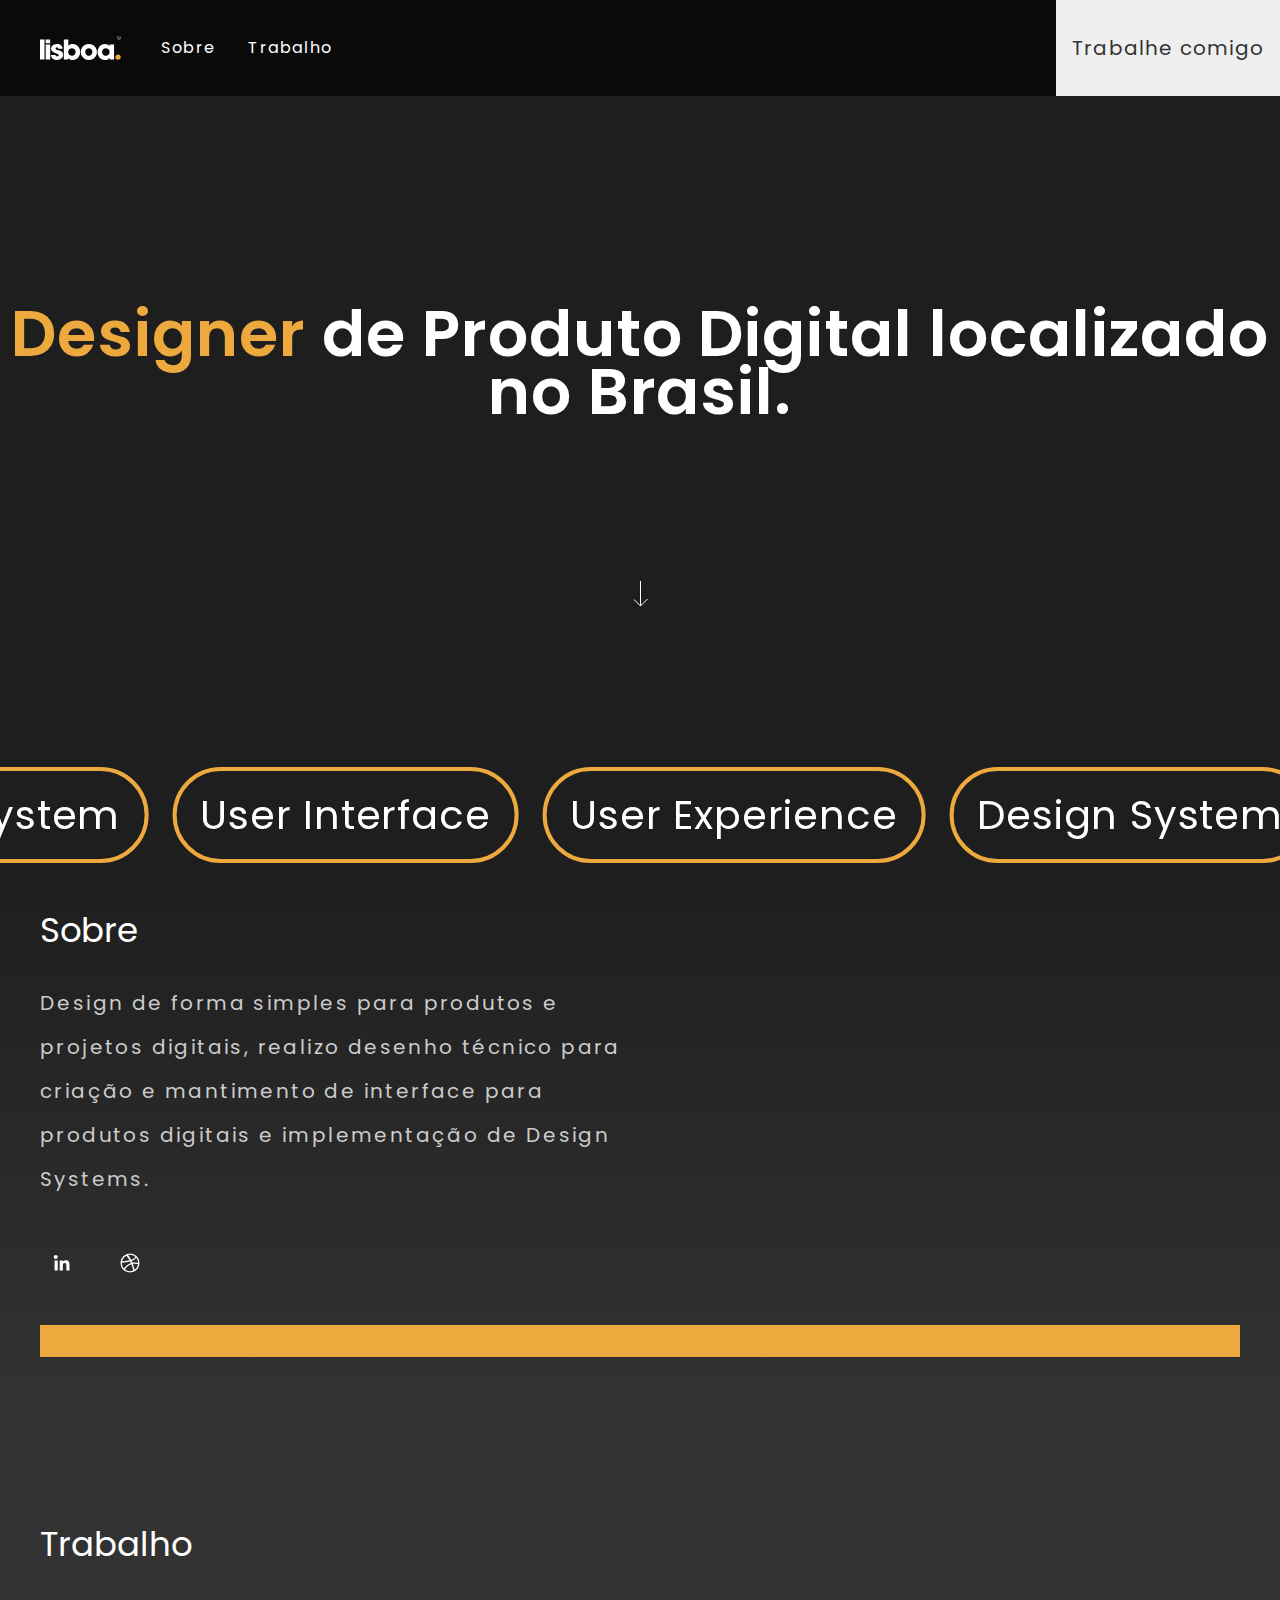
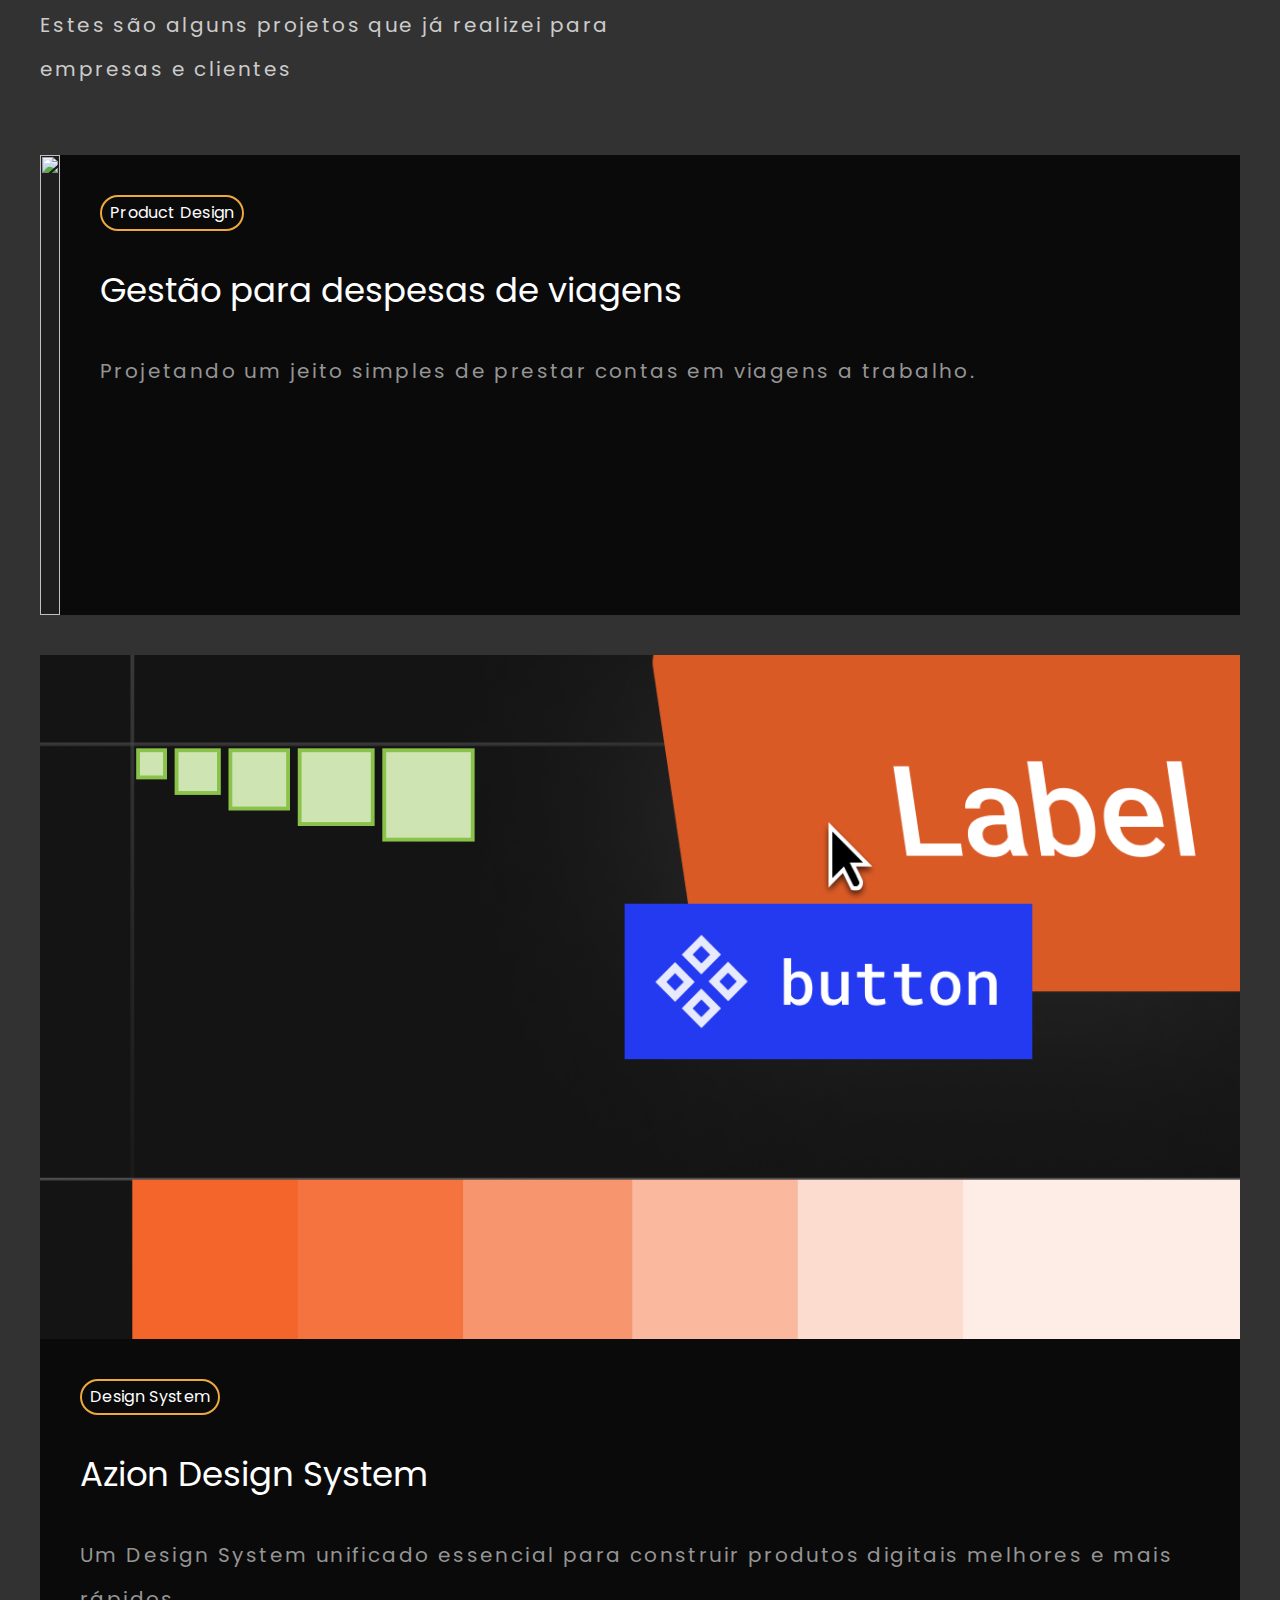
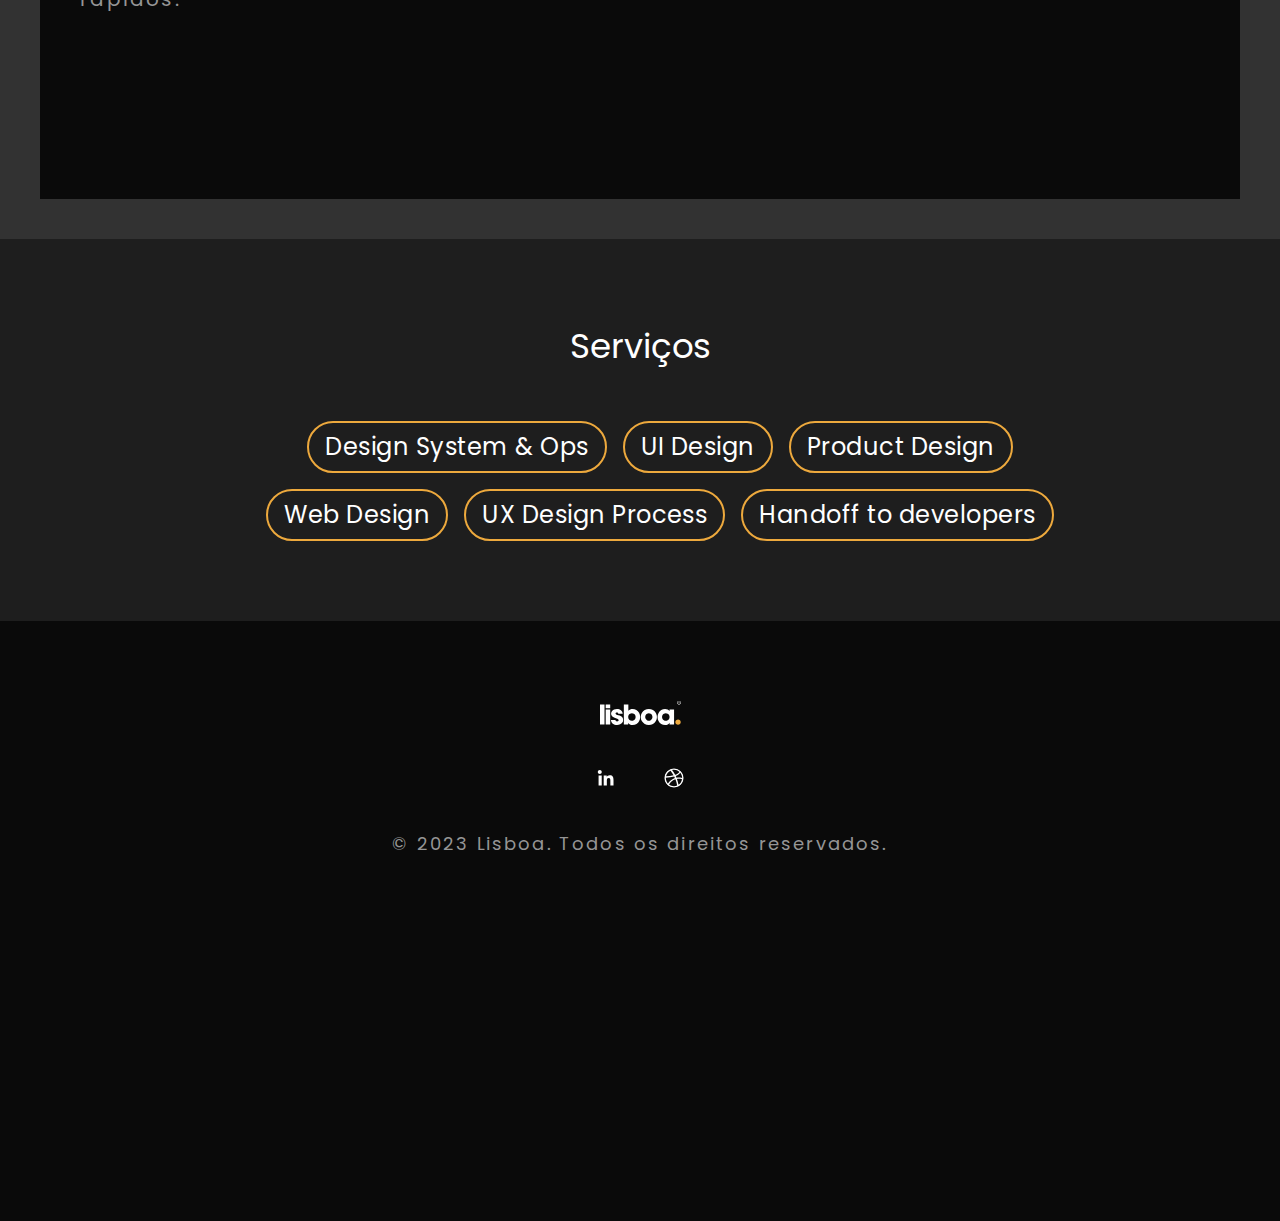
==== index.html @ 0c9eec6d "publish environment" ====
<!DOCTYPE html>
<html lang="en">
<head>
    <meta charset="UTF-8">
    <meta http-equiv="X-UA-Compatible" content="IE=edge">
    <meta name="viewport" content="width=device-width, initial-scale=1.0">
    <link rel="preconnect" href="https://fonts.googleapis.com"><link rel="preconnect" href="https://fonts.gstatic.com" crossorigin><link href="https://fonts.googleapis.com/css2?family=Poppins:wght@300;400;500;600&display=swap" rel="stylesheet">
    <link rel="stylesheet" href="css/root.css">
    <link rel="stylesheet" href="css/style.css">
    <link rel="stylesheet" href="css/breakpoints.css">
    <link rel="stylesheet" href="https://cdn.jsdelivr.net/npm/swiper@8/swiper-bundle.min.css"/>
    
    <title>Designer de Produto Digital</title>
</head>

<body>
   <!-- Header and Navigation page -->
    <header>
        <nav>
            <svg width="81" height="24" viewBox="0 0 81 24" fill="none" xmlns="http://www.w3.org/2000/svg">
                <path d="M4.50581 3.50171H0V23.4868H4.50581V3.50171Z" fill="white"/>
                <path d="M5.70312 3.50171H10.2089V7.30968H5.70312V3.50171ZM5.70312 8.49798H10.2089V23.4868H5.70312V8.49798Z" fill="white"/>
                <path d="M17.0277 24.0001C15.3267 24.0001 13.9198 23.55 12.8069 22.6497C11.694 21.7495 11.0562 20.5432 10.8933 19.0308H15.372C15.4444 19.4809 15.6298 19.823 15.9284 20.0571C16.227 20.2911 16.6115 20.4082 17.082 20.4082C17.4982 20.4082 17.8646 20.3002 18.1813 20.0841C18.498 19.868 18.6563 19.5889 18.6563 19.2469C18.6563 18.8148 18.4709 18.4637 18.0999 18.1936C17.7289 17.9235 16.9916 17.6175 15.8877 17.2754C14.0962 16.7172 12.8476 16.0826 12.1419 15.3714C11.4362 14.6602 11.0833 13.8275 11.0833 12.8732C11.0833 11.919 11.3547 11.0683 11.8976 10.3211C12.4405 9.57387 13.1598 8.99774 14.0555 8.59264C14.9513 8.18754 15.9058 7.98499 16.9192 7.98499C18.5659 7.98499 19.914 8.4081 20.9635 9.25429C22.0131 10.1005 22.5921 11.2528 22.7007 12.7112H18.2763C18.2582 11.955 17.7968 11.5769 16.892 11.5769C16.512 11.5769 16.1999 11.6714 15.9556 11.8605C15.7113 12.0495 15.5891 12.2881 15.5891 12.5762C15.5891 12.9723 15.7927 13.2963 16.1999 13.5484C16.607 13.8005 17.3444 14.0615 18.412 14.3316C20.1492 14.7817 21.3752 15.3714 22.09 16.1006C22.8048 16.8297 23.1621 17.7615 23.1621 18.8958C23.1621 19.9221 22.8907 20.8178 22.3478 21.583C21.805 22.3482 21.0676 22.9423 20.1357 23.3654C19.2037 23.7885 18.1678 24.0001 17.0277 24.0001Z" fill="white"/>
                <path d="M32.5252 24C31.6024 24 30.7383 23.8064 29.9331 23.4193C29.1278 23.0322 28.5533 22.5236 28.2094 21.8934H28.1552V23.4868H23.8394V3.50171H28.3452V9.68631C29.4128 8.55202 30.8424 7.98487 32.6338 7.98487C33.9548 7.98487 35.1898 8.30445 36.3389 8.94361C37.488 9.58278 38.4063 10.501 39.094 11.6983C39.7816 12.8956 40.1254 14.2955 40.1254 15.8979C40.1254 17.4283 39.8133 18.8101 39.189 20.0434C38.5647 21.2768 37.678 22.2445 36.5289 22.9467C35.3799 23.6489 34.0453 24 32.5252 24ZM31.8467 19.8139C32.5343 19.8139 33.1677 19.6429 33.7467 19.3008C34.3258 18.9587 34.7827 18.4951 35.1175 17.9099C35.4522 17.3248 35.6196 16.6811 35.6196 15.9789C35.6196 15.3128 35.4613 14.6871 35.1446 14.1019C34.8279 13.5168 34.3846 13.0487 33.8146 12.6976C33.2446 12.3465 32.6067 12.1709 31.901 12.1709C31.2133 12.1709 30.5845 12.342 30.0145 12.6841C29.4445 13.0262 28.9966 13.4853 28.6709 14.0614C28.3452 14.6376 28.1823 15.2677 28.1823 15.9519C28.1823 17.0502 28.5306 17.9684 29.2273 18.7066C29.924 19.4448 30.7971 19.8139 31.8467 19.8139Z" fill="white"/>
                <path d="M48.8281 23.946C47.308 23.946 45.9327 23.5994 44.7022 22.9063C43.4717 22.2131 42.4991 21.2633 41.7843 20.057C41.0695 18.8507 40.7122 17.4914 40.7122 15.979C40.7122 14.4666 41.0741 13.1028 41.7979 11.8874C42.5217 10.6721 43.5034 9.72239 44.743 9.03821C45.9825 8.35404 47.3442 8.01196 48.8281 8.01196C50.33 8.01196 51.7007 8.35404 52.9403 9.03821C54.1798 9.72239 55.157 10.6721 55.8718 11.8874C56.5866 13.1028 56.9439 14.4486 56.9439 15.925C56.9439 17.4554 56.5866 18.8327 55.8718 20.057C55.157 21.2813 54.1798 22.2356 52.9403 22.9198C51.7007 23.6039 50.33 23.946 48.8281 23.946ZM48.8281 19.76C49.5157 19.76 50.1354 19.5844 50.6874 19.2333C51.2393 18.8822 51.669 18.4186 51.9767 17.8425C52.2843 17.2663 52.4381 16.6452 52.4381 15.979C52.4381 15.3128 52.2798 14.6917 51.9631 14.1155C51.6464 13.5394 51.2121 13.0757 50.6602 12.7247C50.1083 12.3736 49.4885 12.198 48.8009 12.198C48.1495 12.198 47.5523 12.3691 47.0094 12.7112C46.4666 13.0532 46.0323 13.5169 45.7065 14.102C45.3808 14.6872 45.218 15.3128 45.218 15.979C45.218 16.6632 45.3763 17.2933 45.693 17.8695C46.0097 18.4456 46.4439 18.9047 46.9959 19.2468C47.5478 19.5889 48.1585 19.76 48.8281 19.76Z" fill="white"/>
                <path d="M65.0915 24.0001C63.6439 24.0001 62.3455 23.649 61.1965 22.9468C60.0474 22.2446 59.1516 21.2814 58.5092 20.0571C57.8669 18.8328 57.5457 17.4734 57.5457 15.979C57.5457 14.5207 57.8759 13.1793 58.5364 11.955C59.1969 10.7307 60.1017 9.76292 61.2507 9.05174C62.3998 8.34056 63.6801 7.98499 65.0915 7.98499C66.0325 7.98499 66.9011 8.16952 67.6973 8.53863C68.4935 8.90771 69.0997 9.42536 69.5159 10.0915H69.5702V8.4981H74.076V23.487H69.5702V21.8666H69.5159C69.1902 22.5147 68.6202 23.0324 67.8059 23.4194C66.9916 23.8065 66.0868 24.0001 65.0915 24.0001ZM65.7973 19.814C66.4849 19.814 67.1183 19.643 67.6973 19.3009C68.2764 18.9588 68.7333 18.4952 69.0681 17.91C69.4028 17.3249 69.5702 16.6812 69.5702 15.979C69.5702 15.2949 69.3983 14.6602 69.0545 14.075C68.7107 13.4899 68.2447 13.0263 67.6566 12.6842C67.0685 12.3421 66.4306 12.1711 65.743 12.1711C65.0734 12.1711 64.4537 12.3421 63.8836 12.6842C63.3136 13.0263 62.8658 13.4944 62.5401 14.0886C62.2143 14.6827 62.0515 15.3309 62.0515 16.033C62.0515 16.7172 62.2189 17.3474 62.5536 17.9235C62.8884 18.4997 63.3408 18.9588 63.9108 19.3009C64.4808 19.643 65.1096 19.814 65.7973 19.814Z" fill="white"/>
                <path d="M78.0336 23.8649C77.2917 23.8649 76.6584 23.6038 76.1336 23.0817C75.6088 22.5596 75.3464 21.9294 75.3464 21.1912C75.3464 20.453 75.6088 19.8274 76.1336 19.3142C76.6584 18.8011 77.2917 18.5446 78.0336 18.5446C78.7756 18.5446 79.4089 18.8011 79.9337 19.3142C80.4585 19.8274 80.7209 20.453 80.7209 21.1912C80.7209 21.9294 80.4585 22.5596 79.9337 23.0817C79.4089 23.6038 78.7756 23.8649 78.0336 23.8649Z" fill="#EDA93D"/>
                <path fill-rule="evenodd" clip-rule="evenodd" d="M79.0409 0.0854492C78.1127 0.0854492 77.3591 0.850853 77.3591 1.79364C77.3591 2.73642 78.1127 3.50182 79.0409 3.50182C79.9691 3.50182 80.7227 2.73642 80.7227 1.79364C80.7227 0.850853 79.9691 0.0854492 79.0409 0.0854492ZM79.0409 0.231369C79.8898 0.231369 80.579 0.931397 80.579 1.79364C80.579 2.65587 79.8898 3.3559 79.0409 3.3559C78.192 3.3559 77.5028 2.65587 77.5028 1.79364C77.5028 0.931397 78.192 0.231369 79.0409 0.231369Z" fill="#0A0A0A"/>
                <path fill-rule="evenodd" clip-rule="evenodd" d="M79.0461 0C78.0715 0 77.2803 0.803695 77.2803 1.7936C77.2803 2.7835 78.0715 3.58719 79.0461 3.58719C80.0207 3.58719 80.812 2.7835 80.812 1.7936C80.812 0.803695 80.0207 0 79.0461 0ZM79.0461 0.316739C79.8486 0.316739 80.5002 0.978504 80.5002 1.7936C80.5002 2.60869 79.8486 3.27045 79.0461 3.27045C78.2436 3.27045 77.5921 2.60869 77.5921 1.7936C77.5921 0.978504 78.2436 0.316739 79.0461 0.316739ZM78.8051 2.40496H78.5621V1.18223H79.0736C79.2023 1.18223 79.2958 1.19319 79.3541 1.21516C79.4124 1.23714 79.459 1.27619 79.4941 1.33236C79.5291 1.38852 79.5466 1.45272 79.5466 1.52501C79.5466 1.61677 79.5201 1.69253 79.467 1.7523C79.4139 1.81207 79.3345 1.84976 79.2288 1.86534C79.2814 1.89647 79.3248 1.93066 79.359 1.96791C79.3932 2.00517 79.4393 2.07133 79.4974 2.16642L79.6444 2.40496H79.3537L79.1779 2.1389C79.1155 2.04381 79.0728 1.9839 79.0498 1.95917C79.0268 1.93441 79.0025 1.91746 78.9767 1.90828C78.951 1.89909 78.9102 1.89453 78.8544 1.89453H78.8051V2.40496ZM78.9948 1.38907H78.8051V1.69936H78.9849C79.1016 1.69936 79.1744 1.69433 79.2034 1.68433C79.2324 1.67432 79.2551 1.65708 79.2715 1.63262C79.288 1.60816 79.2962 1.57757 79.2962 1.54087C79.2962 1.49973 79.2854 1.4665 79.2637 1.44119C79.2421 1.41591 79.2116 1.39992 79.1722 1.39325C79.1525 1.39046 79.0934 1.38907 78.9948 1.38907Z" fill="white"/> </svg>
            
            <a  href="#about">
                <li>Sobre</li>
            </a>
            <a href="#work">
                <li>Trabalho</li>
            </a>
        </nav>
        
        <a href="https://www.linkedin.com/in/gabriellisboadesign/" target="_blank">
            <button>Trabalhe comigo
                <svg width="44" height="44" viewBox="0 0 44 44" fill="none" xmlns="http://www.w3.org/2000/svg">
                    <path d="M9 22.5L34 22.5M34 22.5L27.5 29M34 22.5L27 15.5" stroke="#323232"/>
                </svg>
            </button>
        </a>
        
        
            <button class="iconbutton">
                <svg width="24" height="18" viewBox="0 0 24 18" fill="none" xmlns="http://www.w3.org/2000/svg">
                    <path d="M0 1H24M0 9H24M0 17H24" stroke="white" stroke-width="2"/>
                    </svg>
                    
            </button>
    </header>

    <!-- Mobile Navigation -->

    <div class="overlay">
        <div class="drawer-menu">
            <div class="menu-header">
            <svg width="54" height="16" viewBox="0 0 54 16" fill="none" xmlns="http://www.w3.org/2000/svg">
                <path d="M3.00387 2.33453H0V15.6579H3.00387V2.33453Z" fill="white"/>
                <path d="M3.802 2.33453H6.80587V4.87318H3.802V2.33453ZM3.802 5.66538H6.80587V15.6579H3.802V5.66538Z" fill="white"/>
                <path d="M11.3518 16C10.2178 16 9.27986 15.7 8.53794 15.0998C7.79603 14.4997 7.37077 13.6955 7.26221 12.6872H10.248C10.2962 12.9873 10.4199 13.2153 10.6189 13.3714C10.818 13.5274 11.0744 13.6054 11.388 13.6054C11.6655 13.6054 11.9098 13.5334 12.1209 13.3894C12.332 13.2453 12.4376 13.0593 12.4376 12.8312C12.4376 12.5432 12.3139 12.3091 12.0666 12.129C11.8193 11.949 11.3277 11.7449 10.5918 11.5169C9.39748 11.1448 8.56509 10.7217 8.0946 10.2476C7.62412 9.77343 7.38887 9.2183 7.38887 8.58213C7.38887 7.94597 7.56982 7.37883 7.93174 6.8807C8.29365 6.38256 8.77319 5.99847 9.37034 5.7284C9.96751 5.45834 10.6039 5.3233 11.2794 5.3233C12.3772 5.3233 13.276 5.60538 13.9757 6.16951C14.6754 6.73366 15.0614 7.50186 15.1338 8.47412H12.1842C12.1722 7.96999 11.8645 7.71792 11.2613 7.71792C11.008 7.71792 10.7999 7.78093 10.637 7.90696C10.4742 8.03299 10.3927 8.19204 10.3927 8.38409C10.3927 8.64816 10.5285 8.8642 10.7999 9.03225C11.0713 9.2003 11.5629 9.37434 12.2747 9.55438C13.4328 9.85446 14.2501 10.2476 14.7267 10.7337C15.2032 11.2198 15.4414 11.841 15.4414 12.5972C15.4414 13.2814 15.2605 13.8785 14.8986 14.3886C14.5367 14.8988 14.0451 15.2949 13.4238 15.5769C12.8025 15.859 12.1118 16 11.3518 16Z" fill="white"/>
                <path d="M21.6834 16C21.0682 16 20.4921 15.871 19.9553 15.6129C19.4185 15.3549 19.0354 15.0158 18.8062 14.5957H18.77V15.6579H15.8928V2.33453H18.8967V6.4576C19.6085 5.70141 20.5615 5.32331 21.7558 5.32331C22.6365 5.32331 23.4598 5.53636 24.2259 5.96247C24.9919 6.38858 25.6041 7.00074 26.0626 7.79893C26.521 8.59714 26.7502 9.53039 26.7502 10.5986C26.7502 11.6189 26.5421 12.5402 26.1259 13.3624C25.7097 14.1846 25.1186 14.8297 24.3525 15.2979C23.5865 15.766 22.6968 16 21.6834 16ZM21.231 13.2093C21.6895 13.2093 22.1117 13.0953 22.4977 12.8672C22.8838 12.6392 23.1884 12.3301 23.4116 11.94C23.6347 11.5499 23.7463 11.1208 23.7463 10.6527C23.7463 10.2086 23.6408 9.79145 23.4297 9.40135C23.2185 9.01125 22.923 8.69916 22.543 8.4651C22.163 8.23105 21.7377 8.11402 21.2672 8.11402C20.8088 8.11402 20.3896 8.22805 20.0096 8.4561C19.6296 8.68417 19.331 8.99024 19.1138 9.37435C18.8967 9.75844 18.7881 10.1786 18.7881 10.6347C18.7881 11.3669 19.0203 11.979 19.4848 12.4711C19.9493 12.9633 20.5313 13.2093 21.231 13.2093Z" fill="white"/>
                <path d="M32.552 15.9641C31.5386 15.9641 30.6217 15.733 29.8014 15.2709C28.9811 14.8088 28.3327 14.1756 27.8561 13.3714C27.3796 12.5672 27.1414 11.661 27.1414 10.6527C27.1414 9.64447 27.3826 8.73524 27.8652 7.92502C28.3477 7.11482 29.0022 6.48165 29.8286 6.02554C30.6549 5.56942 31.5627 5.34137 32.552 5.34137C33.5532 5.34137 34.4671 5.56942 35.2934 6.02554C36.1198 6.48165 36.7713 7.11482 37.2478 7.92502C37.7243 8.73524 37.9626 9.63246 37.9626 10.6167C37.9626 11.637 37.7243 12.5552 37.2478 13.3714C36.7713 14.1876 36.1198 14.8238 35.2934 15.2799C34.4671 15.736 33.5532 15.9641 32.552 15.9641ZM32.552 13.1734C33.0104 13.1734 33.4235 13.0563 33.7915 12.8223C34.1595 12.5882 34.446 12.2791 34.651 11.895C34.8561 11.5109 34.9587 11.0968 34.9587 10.6527C34.9587 10.2086 34.8531 9.7945 34.642 9.41041C34.4309 9.02631 34.1413 8.71722 33.7734 8.48317C33.4055 8.24911 32.9923 8.13208 32.5339 8.13208C32.0996 8.13208 31.7015 8.24611 31.3395 8.47417C30.9776 8.70222 30.6881 9.0113 30.4709 9.4014C30.2538 9.79151 30.1452 10.2086 30.1452 10.6527C30.1452 11.1088 30.2508 11.5289 30.4619 11.913C30.673 12.2971 30.9625 12.6032 31.3305 12.8313C31.6984 13.0593 32.1056 13.1734 32.552 13.1734Z" fill="white"/>
                <path d="M43.3944 16C42.4293 16 41.5637 15.766 40.7976 15.2979C40.0316 14.8297 39.4344 14.1876 39.0062 13.3714C38.5779 12.5551 38.3638 11.6489 38.3638 10.6527C38.3638 9.68042 38.5839 8.78618 39.0243 7.96999C39.4646 7.15377 40.0678 6.50859 40.8338 6.03447C41.5999 5.56035 42.4534 5.3233 43.3944 5.3233C44.0217 5.3233 44.6007 5.44633 45.1315 5.6924C45.6623 5.93845 46.0665 6.28355 46.3439 6.72766H46.3801V5.66538H49.384V15.6579H46.3801V14.5777H46.3439C46.1268 15.0098 45.7468 15.3549 45.2039 15.6129C44.661 15.871 44.0579 16 43.3944 16ZM43.8649 13.2093C44.3233 13.2093 44.7455 13.0953 45.1315 12.8672C45.5176 12.6392 45.8222 12.3301 46.0454 11.94C46.2685 11.5499 46.3801 11.1208 46.3801 10.6527C46.3801 10.1966 46.2655 9.77343 46.0363 9.38335C45.8071 8.99324 45.4965 8.68416 45.1044 8.45609C44.7123 8.22804 44.2871 8.11402 43.8287 8.11402C43.3823 8.11402 42.9691 8.22804 42.5891 8.45609C42.2091 8.68416 41.9105 8.99625 41.6934 9.39235C41.4762 9.78845 41.3676 10.2205 41.3676 10.6887C41.3676 11.1448 41.4792 11.5649 41.7024 11.949C41.9256 12.3331 42.2272 12.6392 42.6072 12.8672C42.9872 13.0953 43.4064 13.2093 43.8649 13.2093Z" fill="white"/>
                <path d="M52.0224 15.91C51.5278 15.91 51.1056 15.736 50.7557 15.3879C50.4059 15.0398 50.231 14.6197 50.231 14.1275C50.231 13.6354 50.4059 13.2183 50.7557 12.8762C51.1056 12.5342 51.5278 12.3631 52.0224 12.3631C52.517 12.3631 52.9393 12.5342 53.2891 12.8762C53.639 13.2183 53.8139 13.6354 53.8139 14.1275C53.8139 14.6197 53.639 15.0398 53.2891 15.3879C52.9393 15.736 52.517 15.91 52.0224 15.91Z" fill="#EDA93D"/>
                <path fill-rule="evenodd" clip-rule="evenodd" d="M52.6939 0.0569458C52.0751 0.0569458 51.5728 0.567215 51.5728 1.19574C51.5728 1.82426 52.0751 2.33453 52.6939 2.33453C53.3127 2.33453 53.8151 1.82426 53.8151 1.19574C53.8151 0.567215 53.3127 0.0569458 52.6939 0.0569458ZM52.6939 0.154226C53.2599 0.154226 53.7193 0.620911 53.7193 1.19574C53.7193 1.77056 53.2599 2.23725 52.6939 2.23725C52.128 2.23725 51.6685 1.77056 51.6685 1.19574C51.6685 0.620911 52.128 0.154226 52.6939 0.154226Z" fill="#0A0A0A"/>
                <path fill-rule="evenodd" clip-rule="evenodd" d="M52.6975 0C52.0478 0 51.5203 0.535797 51.5203 1.19573C51.5203 1.85567 52.0478 2.39146 52.6975 2.39146C53.3472 2.39146 53.8747 1.85567 53.8747 1.19573C53.8747 0.535797 53.3472 0 52.6975 0ZM52.6975 0.211159C53.2325 0.211159 53.6668 0.652336 53.6668 1.19573C53.6668 1.73913 53.2325 2.1803 52.6975 2.1803C52.1625 2.1803 51.7282 1.73913 51.7282 1.19573C51.7282 0.652336 52.1625 0.211159 52.6975 0.211159ZM52.5368 1.60331H52.3748V0.788153H52.7158C52.8016 0.788153 52.8639 0.795459 52.9028 0.810109C52.9417 0.824758 52.9728 0.850796 52.9961 0.888239C53.0195 0.925683 53.0312 0.968483 53.0312 1.01668C53.0312 1.07784 53.0135 1.12835 52.9781 1.1682C52.9427 1.20805 52.8898 1.23317 52.8193 1.24356C52.8543 1.26431 52.8833 1.28711 52.9061 1.31194C52.9289 1.33678 52.9596 1.38089 52.9983 1.44428L53.0963 1.60331H52.9025L52.7854 1.42593C52.7438 1.36254 52.7153 1.3226 52.7 1.30611C52.6846 1.2896 52.6684 1.27831 52.6512 1.27218C52.6341 1.26606 52.6069 1.26302 52.5697 1.26302H52.5368V1.60331ZM52.6633 0.926047H52.5368V1.13291H52.6567C52.7345 1.13291 52.783 1.12955 52.8023 1.12288C52.8217 1.11622 52.8368 1.10472 52.8478 1.08841C52.8587 1.0721 52.8642 1.05171 52.8642 1.02724C52.8642 0.999822 52.857 0.977666 52.8426 0.960794C52.8282 0.94394 52.8078 0.933281 52.7815 0.928835C52.7684 0.926976 52.729 0.926047 52.6633 0.926047Z" fill="white"/>
            </svg>

                <button class="iconbutton">
                    <svg width="18" height="18" viewBox="0 0 18 18" fill="none" xmlns="http://www.w3.org/2000/svg">
                    <path d="M1 1L9 9M17 17L9 9M9 9L17 1L1 17" stroke="white" stroke-width="2"/>
                </svg>
                </button>
                
            </div>
            
            <nav>
               
                <a href="#about">
                    <li>Sobre</li>
                </a>
                
                <a href="#work">
                    <li>Trabalho</li>
                </a>
            </nav>
                
        </div>
    </div>

    <!-- Banner -->
    <section class="banner">
        <h1 class="display"><span>Designer</span> de Produto Digital localizado no Brasil.</h1>
        <svg width="15" height="26" viewBox="0 0 15 26" fill="none" xmlns="http://www.w3.org/2000/svg">
            <path d="M7.5 0V25M7.5 25L1 18.5M7.5 25L14.5 18" stroke="white"/>
            </svg>
            
        <div class="chips-group swiper">
            <div class="swiper-wrapper">
                <div class="swiper-slide chip">Design System</div>
                <div class="swiper-slide chip">User Interface</div>
                <div class="swiper-slide chip">User Experience</div>
                <div class="swiper-slide chip">Design System</div>
                <div class="swiper-slide chip">User Interface</div>
                <div class="swiper-slide chip">User Experience</div>               
            </div>
        </div>
    </section>
   
    <!-- About -->
    <section id="about" class="about">
         
        <!-- Info  -->
        <div class="info">
            <h3>Sobre</h3>
            <p class="paragraph-1"> 
                Design de forma simples para produtos e projetos digitais, realizo desenho técnico para criação e mantimento de interface para produtos digitais e implementação de Design Systems.
            </p>
        <!-- Social Media -->
            <div class="socialbuttons">
               
                 <!-- Linkedin -->
                <a href="https://www.linkedin.com/in/gabriellisboadesign/" target="_blank">
                    <button class="socialbutton">
                        <svg width="20" height="20" viewBox="0 0 20 20" fill="none" xmlns="http://www.w3.org/2000/svg">
                            <path d="M7.69746 7.37917V17.495H10.8383V12.4925C10.8383 11.1725 11.0866 9.89417 12.7233 9.89417C14.3375 9.89417 14.3575 11.4033 14.3575 12.5758V17.4958H17.5V11.9483C17.5 9.22333 16.9133 7.12917 13.7283 7.12917C12.1991 7.12917 11.1741 7.96833 10.755 8.7625H10.7125V7.37917H7.69746ZM2.57913 7.37917H5.72496V17.495H2.57913V7.37917Z" fill="white"/>
                            <path d="M5.76758 4C5.76758 5.10457 4.87215 6 3.76758 6C2.66301 6 1.76758 5.10457 1.76758 4C1.76758 2.89543 2.66301 2 3.76758 2C4.87215 2 5.76758 2.89543 5.76758 4Z" fill="white"/>
                        </svg>
                    </button>
                </a>
                
                <!-- Dribbble -->
                <a href="https://dribbble.com/lisboadesign" target="_blank">
                    <button class="socialbutton">
                        <svg width="20" height="20" viewBox="0 0 20 20" fill="none" xmlns="http://www.w3.org/2000/svg">
                            <g clip-path="url(#clip0_1434_72)">
                            <path d="M10 0.476196C4.74001 0.476196 0.476196 4.74001 0.476196 10C0.476196 15.26 4.74001 19.5238 10 19.5238C15.26 19.5238 19.5238 15.26 19.5238 10C19.5238 4.74001 15.26 0.476196 10 0.476196ZM10 1.8562C12.0748 1.8562 13.9686 2.63239 15.4067 3.90953C14.35 5.30334 12.7448 6.23143 11.1362 6.85953C10.2256 5.20112 9.20507 3.6055 8.08143 2.08334C8.70986 1.93186 9.35406 1.85561 10.0005 1.8562H10ZM6.53524 2.62762C7.59715 4.2162 8.62572 5.68905 9.56524 7.3562C7.18905 7.97191 4.50382 8.34143 2.02334 8.34763C2.5462 5.81048 4.25048 3.70382 6.53524 2.6281V2.62762ZM16.31 4.85143C17.4868 6.28951 18.1342 8.08803 18.1438 9.9462C16.26 9.57477 14.3867 9.47762 12.4791 9.67001C12.2648 9.13524 12.0048 8.62715 11.7557 8.07953C13.4 7.4162 15.1581 6.28096 16.31 4.85096V4.85143ZM10.2267 8.6162C10.4305 9.04953 10.6667 9.50953 10.8886 9.97953C8.2362 11.1491 5.41477 12.7119 3.95048 15.4519C2.54477 13.8963 1.79563 11.8571 1.86001 9.76143C4.70048 9.7481 7.48858 9.39286 10.2267 8.6162V8.6162ZM14.5305 10.8367C15.7156 10.8369 16.8959 10.989 18.0424 11.2891C17.8656 12.392 17.4638 13.4468 16.8619 14.3879C16.26 15.3289 15.471 16.136 14.5438 16.7591C14.1067 14.771 13.69 12.8686 12.9533 10.9505C13.4754 10.8744 14.0024 10.8362 14.53 10.8362L14.5305 10.8367ZM18.0848 10.9843C18.0791 11.031 18.0738 11.0767 18.0671 11.1224C18.0738 11.0762 18.0795 11.0305 18.0848 10.9843ZM11.4467 11.3224C12.1971 13.2619 12.7862 15.4095 13.1814 17.4995C12.1753 17.9264 11.0934 18.1457 10.0005 18.1443C8.18993 18.1469 6.43061 17.5434 5.00286 16.43C6.47762 14.0376 8.76191 12.2271 11.4462 11.3229L11.4467 11.3224Z" fill="white"/>
                            </g>
                            <defs>
                            <clipPath id="clip0_1434_72">
                            <rect width="20" height="20" rx="10" fill="white"/>
                            </clipPath>
                            </defs>
                            </svg>     
                        </button>
                </a>
            </div>
        </div>
        
        <!-- Profile image -->
        <img class="profile" src="assets/img.png" alt="" srcset="">
        
    </section>

<!-- Trabalhos -->
    <section id="work" class="work">
       
        <div class="work-banner">
            <h3>Trabalho</h3>
            <p class="paragraph-1">Estes são alguns projetos que já realizei para empresas e clientes</p>
        </div>

            <div class="project-grid">

                <a href="biztrip.html">
                    <div class="project-card">
                        <div class="thumb">
                            <img src="assets/thumb-biztrip-card.png" alt="">

                        </div>
                        <div class="info-project">
                            <div class="tags">                        
                                <span class="tag">
                                    Product Design
                                </span>
                            </div>
                            <h3>Gestão para despesas de viagens</h3>
                            <p class="paragraph-1">
                                Projetando um jeito simples de prestar contas em viagens a trabalho.  
                            </p>
                        </div>
                    </div>
                </a>
                <a href="aznds.html"> 
                    <div class="project-card">
                        <div class="thumb">
                            <img src="assets/azion.png" alt="">
                        </div>
                        <div class="info-project">
                            <div class="tags">                        
                                <span class="tag">
                                    Design System
                                </span>
                            </div>
                            <h3>Azion Design System</h3>
                            <p class="paragraph-1">
                                Um Design System unificado essencial para construir produtos digitais melhores e mais rápidos.
                            </p>
                        </div>
                    </div>
                </a>
            </div>
        </div>
    </section>
    
<!-- Serviços -->
    <section class="services">
        <h3>Serviços</h3>
        <ul class="tags">
            <li class="tag">Design System & Ops</li>
            <li class="tag">UI Design</li>
            <li class="tag">Product Design</li>         
            <li class="tag">Web Design</li>
            <li class="tag">UX Design Process</li>
            <li class="tag">Handoff to developers</li>       
        </ul>  
        

    </section>
    

<!-- Rodapé do site -->
    <footer class="footer">
       
            <div class="socialbuttons">
                 <!-- Linkedin -->
                 <a href="https://www.linkedin.com/in/gabriellisboadesign/" target="_blank">
                    <button class="socialbutton">
                        <svg width="20" height="20" viewBox="0 0 20 20" fill="none" xmlns="http://www.w3.org/2000/svg">
                            <path d="M7.69746 7.37917V17.495H10.8383V12.4925C10.8383 11.1725 11.0866 9.89417 12.7233 9.89417C14.3375 9.89417 14.3575 11.4033 14.3575 12.5758V17.4958H17.5V11.9483C17.5 9.22333 16.9133 7.12917 13.7283 7.12917C12.1991 7.12917 11.1741 7.96833 10.755 8.7625H10.7125V7.37917H7.69746ZM2.57913 7.37917H5.72496V17.495H2.57913V7.37917Z" fill="white"/>
                            <path d="M5.76758 4C5.76758 5.10457 4.87215 6 3.76758 6C2.66301 6 1.76758 5.10457 1.76758 4C1.76758 2.89543 2.66301 2 3.76758 2C4.87215 2 5.76758 2.89543 5.76758 4Z" fill="white"/>
                        </svg>
                    </button>
                </a>

                <!-- Dribbble -->
                <a href="https://dribbble.com/lisboadesign" target="_blank">
                    <button class="socialbutton">
                        <svg width="20" height="20" viewBox="0 0 20 20" fill="none" xmlns="http://www.w3.org/2000/svg">
                            <g clip-path="url(#clip0_1434_72)">
                            <path d="M10 0.476196C4.74001 0.476196 0.476196 4.74001 0.476196 10C0.476196 15.26 4.74001 19.5238 10 19.5238C15.26 19.5238 19.5238 15.26 19.5238 10C19.5238 4.74001 15.26 0.476196 10 0.476196ZM10 1.8562C12.0748 1.8562 13.9686 2.63239 15.4067 3.90953C14.35 5.30334 12.7448 6.23143 11.1362 6.85953C10.2256 5.20112 9.20507 3.6055 8.08143 2.08334C8.70986 1.93186 9.35406 1.85561 10.0005 1.8562H10ZM6.53524 2.62762C7.59715 4.2162 8.62572 5.68905 9.56524 7.3562C7.18905 7.97191 4.50382 8.34143 2.02334 8.34763C2.5462 5.81048 4.25048 3.70382 6.53524 2.6281V2.62762ZM16.31 4.85143C17.4868 6.28951 18.1342 8.08803 18.1438 9.9462C16.26 9.57477 14.3867 9.47762 12.4791 9.67001C12.2648 9.13524 12.0048 8.62715 11.7557 8.07953C13.4 7.4162 15.1581 6.28096 16.31 4.85096V4.85143ZM10.2267 8.6162C10.4305 9.04953 10.6667 9.50953 10.8886 9.97953C8.2362 11.1491 5.41477 12.7119 3.95048 15.4519C2.54477 13.8963 1.79563 11.8571 1.86001 9.76143C4.70048 9.7481 7.48858 9.39286 10.2267 8.6162V8.6162ZM14.5305 10.8367C15.7156 10.8369 16.8959 10.989 18.0424 11.2891C17.8656 12.392 17.4638 13.4468 16.8619 14.3879C16.26 15.3289 15.471 16.136 14.5438 16.7591C14.1067 14.771 13.69 12.8686 12.9533 10.9505C13.4754 10.8744 14.0024 10.8362 14.53 10.8362L14.5305 10.8367ZM18.0848 10.9843C18.0791 11.031 18.0738 11.0767 18.0671 11.1224C18.0738 11.0762 18.0795 11.0305 18.0848 10.9843ZM11.4467 11.3224C12.1971 13.2619 12.7862 15.4095 13.1814 17.4995C12.1753 17.9264 11.0934 18.1457 10.0005 18.1443C8.18993 18.1469 6.43061 17.5434 5.00286 16.43C6.47762 14.0376 8.76191 12.2271 11.4462 11.3229L11.4467 11.3224Z" fill="white"/>
                            </g>
                            <defs>
                            <clipPath id="clip0_1434_72">
                            <rect width="20" height="20" rx="10" fill="white"/>
                            </clipPath>
                            </defs>
                            </svg>     
                    </button>
                </a>
            </div>
        </div>

        <span class="logo">
            <svg width="81" height="24" viewBox="0 0 81 24" fill="none" xmlns="http://www.w3.org/2000/svg">
                <path d="M4.50593 3.50171H0.00012207V23.4868H4.50593V3.50171Z" fill="white"/>
                <path d="M5.70325 3.50171H10.2091V7.30968H5.70325V3.50171ZM5.70325 8.49798H10.2091V23.4868H5.70325V8.49798Z" fill="white"/>
                <path d="M17.0244 24C15.3234 24 13.9164 23.5499 12.8036 22.6496C11.6907 21.7494 11.0528 20.5431 10.89 19.0307H15.3686C15.441 19.4808 15.6265 19.8229 15.925 20.057C16.2236 20.291 16.6082 20.408 17.0787 20.408C17.4948 20.408 17.8613 20.3 18.178 20.084C18.4947 19.8679 18.653 19.5888 18.653 19.2467C18.653 18.8146 18.4675 18.4636 18.0965 18.1935C17.7256 17.9234 16.9882 17.6173 15.8843 17.2753C14.0929 16.7171 12.8443 16.0824 12.1385 15.3713C11.4328 14.6601 11.08 13.8274 11.08 12.8731C11.08 11.9189 11.3514 11.0682 11.8942 10.321C12.4371 9.57375 13.1564 8.99761 14.0522 8.59251C14.9479 8.18741 15.9024 7.98486 16.9158 7.98486C18.5625 7.98486 19.9106 8.40797 20.9602 9.25417C22.0097 10.1004 22.5888 11.2527 22.6974 12.7111H18.273C18.2549 11.9549 17.7934 11.5768 16.8887 11.5768C16.5086 11.5768 16.1965 11.6713 15.9522 11.8603C15.7079 12.0494 15.5858 12.288 15.5858 12.576C15.5858 12.9721 15.7894 13.2962 16.1965 13.5483C16.6036 13.8004 17.341 14.0614 18.4087 14.3315C20.1459 14.7816 21.3718 15.3713 22.0866 16.1004C22.8014 16.8296 23.1588 17.7614 23.1588 18.8957C23.1588 19.9219 22.8874 20.8177 22.3445 21.5828C21.8016 22.3481 21.0642 22.9422 20.1323 23.3653C19.2004 23.7884 18.1644 24 17.0244 24Z" fill="white"/>
                <path d="M32.5252 24C31.6024 24 30.7383 23.8064 29.9331 23.4193C29.1278 23.0322 28.5533 22.5236 28.2094 21.8934H28.1552V23.4868H23.8394V3.50171H28.3452V9.68631C29.4128 8.55202 30.8424 7.98487 32.6338 7.98487C33.9548 7.98487 35.1898 8.30445 36.3389 8.94361C37.488 9.58278 38.4063 10.501 39.094 11.6983C39.7816 12.8956 40.1254 14.2955 40.1254 15.8979C40.1254 17.4283 39.8133 18.8101 39.189 20.0434C38.5647 21.2768 37.678 22.2445 36.5289 22.9467C35.3799 23.6489 34.0453 24 32.5252 24ZM31.8467 19.8139C32.5343 19.8139 33.1677 19.6429 33.7467 19.3008C34.3258 18.9587 34.7827 18.4951 35.1175 17.9099C35.4522 17.3248 35.6196 16.6811 35.6196 15.9789C35.6196 15.3128 35.4613 14.6871 35.1446 14.1019C34.8279 13.5168 34.3846 13.0487 33.8146 12.6976C33.2446 12.3465 32.6067 12.1709 31.901 12.1709C31.2133 12.1709 30.5845 12.342 30.0145 12.6841C29.4445 13.0262 28.9966 13.4853 28.6709 14.0614C28.3452 14.6376 28.1823 15.2677 28.1823 15.9519C28.1823 17.0502 28.5306 17.9684 29.2273 18.7066C29.924 19.4448 30.7971 19.8139 31.8467 19.8139Z" fill="white"/>
                <path d="M48.828 23.946C47.3079 23.946 45.9327 23.5994 44.7022 22.9063C43.4717 22.2131 42.499 21.2633 41.7843 20.057C41.0695 18.8507 40.7121 17.4914 40.7121 15.979C40.7121 14.4666 41.074 13.1028 41.7978 11.8874C42.5216 10.6721 43.5033 9.72239 44.7429 9.03821C45.9824 8.35404 47.3441 8.01196 48.828 8.01196C50.3299 8.01196 51.7007 8.35404 52.9402 9.03821C54.1798 9.72239 55.1569 10.6721 55.8717 11.8874C56.5865 13.1028 56.9439 14.4486 56.9439 15.925C56.9439 17.4554 56.5865 18.8327 55.8717 20.057C55.1569 21.2813 54.1798 22.2356 52.9402 22.9198C51.7007 23.6039 50.3299 23.946 48.828 23.946ZM48.828 19.76C49.5156 19.76 50.1354 19.5844 50.6873 19.2333C51.2392 18.8822 51.669 18.4186 51.9766 17.8425C52.2842 17.2663 52.4381 16.6452 52.4381 15.979C52.4381 15.3128 52.2797 14.6917 51.963 14.1155C51.6464 13.5394 51.2121 13.0757 50.6602 12.7247C50.1083 12.3736 49.4885 12.198 48.8008 12.198C48.1494 12.198 47.5522 12.3691 47.0094 12.7112C46.4665 13.0532 46.0322 13.5169 45.7065 14.102C45.3808 14.6872 45.2179 15.3128 45.2179 15.979C45.2179 16.6632 45.3762 17.2933 45.6929 17.8695C46.0096 18.4456 46.4439 18.9047 46.9958 19.2468C47.5477 19.5889 48.1584 19.76 48.828 19.76Z" fill="white"/>
                <path d="M65.0915 24C63.6439 24 62.3455 23.6489 61.1965 22.9467C60.0474 22.2445 59.1516 21.2813 58.5092 20.057C57.8669 18.8326 57.5457 17.4733 57.5457 15.9789C57.5457 14.5205 57.8759 13.1792 58.5364 11.9549C59.1969 10.7306 60.1017 9.7628 61.2507 9.05162C62.3998 8.34044 63.6801 7.98486 65.0915 7.98486C66.0325 7.98486 66.9011 8.1694 67.6973 8.53851C68.4935 8.90759 69.0997 9.42524 69.5159 10.0914H69.5702V8.49798H74.076V23.4868H69.5702V21.8664H69.5159C69.1902 22.5146 68.6202 23.0322 67.8059 23.4193C66.9916 23.8064 66.0868 24 65.0915 24ZM65.7973 19.8139C66.4849 19.8139 67.1183 19.6429 67.6973 19.3008C68.2764 18.9587 68.7333 18.4951 69.0681 17.9099C69.4028 17.3247 69.5702 16.6811 69.5702 15.9789C69.5702 15.2947 69.3983 14.6601 69.0545 14.0749C68.7107 13.4898 68.2447 13.0262 67.6566 12.6841C67.0685 12.342 66.4306 12.1709 65.743 12.1709C65.0734 12.1709 64.4537 12.342 63.8836 12.6841C63.3136 13.0262 62.8658 13.4943 62.5401 14.0884C62.2143 14.6826 62.0515 15.3307 62.0515 16.0329C62.0515 16.7171 62.2189 17.3473 62.5536 17.9234C62.8884 18.4995 63.3408 18.9587 63.9108 19.3008C64.4808 19.6429 65.1096 19.8139 65.7973 19.8139Z" fill="white"/>
                <path d="M78.0336 23.865C77.2917 23.865 76.6584 23.604 76.1336 23.0818C75.6088 22.5597 75.3464 21.9295 75.3464 21.1913C75.3464 20.4532 75.6088 19.8275 76.1336 19.3144C76.6584 18.8013 77.2917 18.5447 78.0336 18.5447C78.7756 18.5447 79.4089 18.8013 79.9337 19.3144C80.4585 19.8275 80.7209 20.4532 80.7209 21.1913C80.7209 21.9295 80.4585 22.5597 79.9337 23.0818C79.4089 23.604 78.7756 23.865 78.0336 23.865Z" fill="#EDA93D"/>
                <path fill-rule="evenodd" clip-rule="evenodd" d="M79.041 0.0854492C78.1128 0.0854492 77.3593 0.850853 77.3593 1.79364C77.3593 2.73642 78.1128 3.50182 79.041 3.50182C79.9692 3.50182 80.7228 2.73642 80.7228 1.79364C80.7228 0.850853 79.9692 0.0854492 79.041 0.0854492ZM79.041 0.231369C79.8899 0.231369 80.5791 0.931397 80.5791 1.79364C80.5791 2.65587 79.8899 3.3559 79.041 3.3559C78.1921 3.3559 77.5029 2.65587 77.5029 1.79364C77.5029 0.931397 78.1921 0.231369 79.041 0.231369Z" fill="white"/>
                <path fill-rule="evenodd" clip-rule="evenodd" d="M79.0461 0C78.0715 0 77.2803 0.803695 77.2803 1.7936C77.2803 2.7835 78.0715 3.58719 79.0461 3.58719C80.0207 3.58719 80.812 2.7835 80.812 1.7936C80.812 0.803695 80.0207 0 79.0461 0ZM79.0461 0.316739C79.8486 0.316739 80.5002 0.978504 80.5002 1.7936C80.5002 2.60869 79.8486 3.27045 79.0461 3.27045C78.2436 3.27045 77.5921 2.60869 77.5921 1.7936C77.5921 0.978504 78.2436 0.316739 79.0461 0.316739ZM78.8051 2.40496H78.5621V1.18223H79.0736C79.2023 1.18223 79.2958 1.19319 79.3541 1.21516C79.4124 1.23714 79.459 1.27619 79.4941 1.33236C79.5291 1.38852 79.5466 1.45272 79.5466 1.52501C79.5466 1.61677 79.5201 1.69253 79.467 1.7523C79.4139 1.81207 79.3345 1.84976 79.2288 1.86534C79.2814 1.89647 79.3248 1.93066 79.359 1.96791C79.3932 2.00517 79.4393 2.07133 79.4974 2.16642L79.6444 2.40496H79.3537L79.1779 2.1389C79.1155 2.04381 79.0728 1.9839 79.0498 1.95917C79.0268 1.93441 79.0025 1.91746 78.9767 1.90828C78.951 1.89909 78.9102 1.89453 78.8544 1.89453H78.8051V2.40496ZM78.9948 1.38907H78.8051V1.69936H78.9849C79.1016 1.69936 79.1744 1.69433 79.2034 1.68433C79.2324 1.67432 79.2551 1.65708 79.2715 1.63262C79.288 1.60816 79.2962 1.57757 79.2962 1.54087C79.2962 1.49973 79.2854 1.4665 79.2637 1.44119C79.2421 1.41591 79.2116 1.39992 79.1722 1.39325C79.1525 1.39046 79.0934 1.38907 78.9948 1.38907Z" fill="white"/>
            </svg>
            
        </span>
        <p class="paragraph-2">
         © 2023 Lisboa. Todos os direitos reservados.
        </p>

    </footer>

<script src="https://cdn.jsdelivr.net/npm/swiper@8/swiper-bundle.min.js"></script>
<script src="js/global.js"></script>

</body>



</html>
---- css/root.css ----
:root {
/* Colors */
    --primary-base: #EDA93D;
    
    --light-background-1: #FFFFFF;
    --light-background-2: #FAFAFA;
    --light-background-3: #EBEBEB;
    
    --light-border-1: #FFFFFF;
    --light-border-2: #FAFAFA;
    --light-border-3: #EBEBEB;
    
    --dark-background-1: #0A0A0A;
    --dark-background-2: #1E1E1E;
    --dark-background-3: #323232;

    --dark-border-1: #0A0A0A;
    --dark-border-2: #1E1E1E;
    --dark-border-3: #323232;
    
    --light-text-high: #333333;
    --light-text-medium: #4C4C4C;
    --light-text-low: #808080;

    --dark-text-high: #FFFFFF;
    --dark-text-medium: #CCCCCC;
    --dark-text-low: #959595;

    /* Typoprahy */

    --font-family-base: 'Poppins', sans-serif;
 
}


/* Display */

.display {
    
    font-size: 76px;
    font-weight: 600;
    line-height: 68px;
    letter-spacing: 0.015em;
    text-align: center;
}

h2 {
   
    font-family: var(--font-family-base);
    font-size: 60px;
    font-weight: 400;
    line-height: 120px;
    letter-spacing: 0.02em;

}

h3 {
    font-family: var(--font-family-base);
    font-size: 32px;
    font-weight: 400;
    line-height: 51px;
    letter-spacing: 0em;
    color: var(--dark-text-high);
}

h4 {
    font-family: var(--font-family-base);
    font-size: 16px;
    font-weight: 400;
    line-height: 16px;
    letter-spacing: -0.05em;
    text-align: left;
}
.paragraph-1 {
    font-family: var(--font-family-base);
    font-size: 24px;
    font-weight: 400;
    line-height: 44px;
    letter-spacing: 0.12em;
    text-align: left;
}

.paragraph-2 {
 
    font-family: var(--font-family-base);
    font-size: 16px;
    font-weight: 400;
    line-height: 24px;

}
---- css/style.css ----
html {
    scroll-behavior: smooth;
}

* {
    box-sizing: border-box;
    margin: 0   
    
   
}

body {
    background-color: var(--dark-background-2);
    font-family: var(--font-family-base), sans-serif;
    color: var(--dark-text-high);
    list-style: none;
    text-decoration: none;

}

a {
    cursor: pointer;
    text-decoration: none;
}


li {
    list-style: none;
}

header {
    z-index: 2;
    display: flex;
    background-color: var(--dark-background-1);
    height: 96px;
    align-items: center;
    gap: 24px;
    position: fixed;
    top:0;
    width: 100%;

}

nav {
    display: flex;
    align-items: center;
    flex-grow: 1;
    padding: 0 0 0 160px;
}
nav svg {
    margin-right: 24px;
}
nav a {
    padding: 16px 16px 16px 16px;
    font-size: 16px;
    font-weight: 400;
    line-height: 16px;
    letter-spacing: 0.1em;
    text-align: left;
    display: flex;
    align-items: center;
    height: 96px;
    text-decoration: none;
    color: var(--dark-text-high);
    transition: all ease 220ms 0s;
}

nav a:hover {
    color: var(--primary-base);
    border-bottom: 1px solid var(--primary-base);
}

header button {
    font-family: var(--font-family-base);
    color: var(--light-text-high);
    display: flex;
    justify-content: space-between;
    height: 96px;
    align-items: center;
    border: none;
    font-size: 20px;
    font-weight: 400;
    line-height: 20px;
    letter-spacing: 0.06em;
    text-align: left;
    padding: 16px 24px;
    transition: background-color ease 220ms;
    width: 400px;
}

header button:not(.iconbutton):hover {
    background-color: var(--primary-base);
    color: var(--light-text-high);
   
}

.iconbutton {
    display: none;

}

.banner {
    display: flex;
    flex-direction: column;
    align-items: center;
    margin-top: 280px;
    gap: 160px;
    overflow: hidden;
    

}

.banner .display {
    max-width: 1320px;
}


.banner h1 span {
    color: var(--primary-base);
  
}

@keyframes scroll {
    
    from {
        opacity: 1.0;
        transform: translateY(0);
    }
    to  {
        opacity: 0.0;
        transform: translateY(1.2rem);
    }
  }

.banner svg {
    animation: scroll 1s;
    animation-iteration-count: infinite; 
    
}


.chips-group {
    width: 100%;

}

.chips-group .swiper-wrapper {
    -webkit-transition-timing-function: linear !important;
    transition-timing-function: linear !important;
}

.chips-group .chip {
    border-radius: 500px;
    border: 4px solid var(--primary-base);
    font-family: var(--font-family-base);
    font-size: 40px;
    font-weight: 400;
    line-height: 40px;
    letter-spacing: 0.02em;
    text-align: left;
    padding: 24px;
    width: max-content;
    white-space: nowrap;
    transition-property: transform;
}

.tags {
    display: flex;
    gap: 16px;
    align-items: center;
}

.tag {
    display: flex;
    font-size: 16px;
    font-weight: 400;
    line-height: 16px;
    letter-spacing: 0.02em;
    text-align: center;
    border-radius: 500px;
    border: 2px solid var(--primary-base);
    padding: 8px;
    color: var(--dark-text-high);
}

.about {
    display: flex;
    padding: 160px;
    justify-content: space-between;
    gap: 80px;
    background: linear-gradient(180deg, #1E1E1E 0%, #323232 100%);
}

.about .paragraph-1 {
    margin-bottom: 40px;
    color: var(--dark-text-medium);

}
.about h3 {
    margin-bottom: 24px;

}

.info { 
    flex-grow: 1; 
    max-width: 620px;
}

.socialbuttons {
    display: flex;
    align-items: center;
    gap: 24px;
    width: 100%;
}



.socialbutton {
    display: flex;
    align-items: center;
    justify-content: center;
    height: 44px;
    width: 44px;
    border: none;
    background-color: transparent;
    transition: border ease 220ms;
    padding: 0px;
}
.socialbutton:hover {
    border-bottom: 1px solid var(--light-border-1);
   
}

.profile {
    height: fit-content;
    border-bottom: 32px solid var(--primary-base);
}

.work-banner {
    display: flex;
    flex-direction: column;
    background-color: var(--dark-background-3);
    color: var(--dark-text-high);
    text-align: left;
    padding: 200px 160px 0 160px;
    gap: 32px;
}

.work-banner > p {
    color: var(--dark-text-medium);
    max-width: 620px;

}

.project-grid {
    display: flex;
    align-items: center;
    background-color: var(--dark-background-3);
    padding: 160px ;
    gap: 40px;
}

.project-grid a {
    text-decoration: none;
    flex: 1;
}

.project-card {
    display: flex;
    flex-wrap: wrap;
    background-color: var(--dark-background-1);
    transition: background-color ease 220ms;
}

.project-card.disabled {
    cursor: not-allowed;
}

.project-card:hover  {
    background-color: var(--dark-background-2);
    box-shadow: 0px 24px 32px rgba(0, 0, 0, 0.2);
}


.thumb {
    background-color: var(--dark-background-2);
    transition: all ease 220ms;
}

.thumb img {
    width: 100%;
    height: 100%;
}


.info-project {
    display: flex;
    flex-direction: column;
    justify-content: flex-start;
    padding: 40px;
    gap: 32px;
    color: var(--dark-text-low);
    height: 460px;
}



.services {
    display: flex;
    flex-wrap: wrap;
    justify-content: center;
    align-items: center;
    gap: 48px;
    margin: 0 auto;
    overflow: hidden;
    padding: 80px;
}

.services h3 {
    width: 100%;
    text-align: center;
}

.services > svg {
    position: absolute;
    right: -160px;
    margin: 0 auto;
    z-index: -1;
    transition: all ease-in 480ms;
    min-width: 1440px;
    
}

.services > .tags {
    flex-wrap: wrap;
    width: 870px;
    justify-content: center;
    
}

.services > .tags > .tag {
    font-size: 24px;
    padding: 16px;
}


.footer {
    display: flex;
    padding: 80px;
    height: 600px;
    gap: 24px;
    background-color: var(--dark-background-1);
    align-items: center;
    align-items: flex-end;
}

.footer p {
    color: var(--dark-text-low);
    width: 100%;
    text-align: right;
}



.drawer-menu { 
    visibility: none; 
}

.drawer-menu a {
    display: none;
}



.project-head {
    display: flex;
    flex-direction: column;
    gap: 80px;
    height: auto;
    align-items: flex-start;
    padding: 160px;
    position: relative;
}

.project-head img {
    width: 100%;
    height: 100%;
}

.project-head .iconbutton {
    display: flex;
    background-color: transparent;
    justify-content: center;
    width: 44px;
    height: 44px;
}

.project-head  .display {
    text-align: left;
    flex: 1;
}


.project-head h3 {
    color: var(--dark-text-low);
    max-width: 996px;
}



.project-head div {
    display: flex;
    flex-direction: column;
    align-items: flex-start;
    gap: 56px;
}

.content {
    display: flex;
    flex-direction: column; 
    padding: 160px;
    gap: 80px;
}



.content p {
    color: var(--dark-text-medium);
    max-width: 856px;
}

.row {
    display: flex;
    justify-content: space-between;
    gap: 80px;
}


.row :is(h3,h2) {
    flex:1;
    max-width: 664px;
}

.col {
    display: flex;
    flex-direction: column;
    gap: 32px;
    max-width: 856px;
    flex: 1;
}

.content-light {
    background-color: var(--light-background-2);
    color: var(--light-text-high);
}

.content-light p {

    color: var(--light-text-low);
}

.content-light h3 {
    max-width: 664px;
    color: var(--light-text-medium);
}

.docs-base {
    background-color: var(--light-background-2);
    width: 100%;
    padding: 80px;
}
.docs {
    background-color: var(--dark-background-2);
    padding-top: 80px;
    padding-bottom: 80px;
    padding-left: 80px;
    padding-right: 0;
    height: 700px;
    display: flex;
    justify-content: space-between;
}

iframe {
    padding-left: 160px;
    padding-right: 160px;
    background-color: var(--light-background-3)
}

.docs img {
    width: 705px;

}

.docs .texts{
    flex:1;
    display: flex;
    flex-direction: column;
    gap: 24px;
    max-width: 488px;

}

.docs h3 {
    color: var(--dark-text-high);
}

.docs p {
    color: var(--dark-text-medium);
}

.asset-flow {
    width: 100%;
    display: flex;
    background-color: var(--light-background-3);
    padding: 80px 160px;
}


iframe {
    width: 100%;
    height: 800px;
    border: 0;
}


.mockup {
    background-image: url(assets/mockups.png);
    width: 100%;
    height: 600px;
    background-repeat: no-repeat;
    background-size: 100%;
    background-position: center;
}
---- css/breakpoints.css ----
@media screen and (max-width: 1280px) {
    .display {
        font-size: 64px;
        font-weight: 600;
        line-height: 58px;
        letter-spacing: 0.015em;
    }

    h2 {
        font-size: 44px;
        font-weight: 400;
        line-height: 44px;
        letter-spacing: 0.005em;
    }
    h3 {
        font-size: 34px;
        font-weight: 400;
        line-height: 54px;
        letter-spacing: 0em;
    }
    h4 {
        font-size: 30px;
        font-weight: 400;
        line-height: 48px;
        letter-spacing: 0em;
    }
    h5 {
        font-size: 24px;
        font-weight: 400;
        line-height: 38px;
        letter-spacing: 0em;
    }

    .paragraph-1 {
        font-size: 20px;
        font-weight: 400;
        line-height: 44px;
        letter-spacing: 0.12em;

    }
    .paragraph-2 {
        font-size: 18px;
        font-weight: 400;
        line-height: 40px;
        letter-spacing: 0.12em;
    }

    iframe {
        padding: 0;
        width: 100%;
    }

    nav {
        padding: 0 0 0 40px;
    }

    header button {
        width: auto;
        padding: 16px;
    }

    header button svg {
        display: none;
    }

    .about {
        flex-direction: column;
        gap: 40px;
        padding: 40px;

    }

    .work-banner {
        padding: 120px 40px 24px 40px;
    }

    .about .info .socialbuttons {
        justify-content: flex-start;
    }

    .project-grid {
        flex-direction: column;
        padding: 40px
    }
    .project-grid a {
        width: 100%;
    }

    .project-head {
        padding: 40px 24px;
    }

    .work-banner {
        padding-top: 120px;
    }

    .footer {
        flex-direction: column;
        justify-content: flex-start;
        padding: 80px;
        align-items: center;
    }

    .footer p{
        text-align: center;
        order: 3;
    }

    .footer .socialbuttons {
        order: 2;
    }

    .footer .logo {
        order: 1;
    }

    .item-footer {
        width: 100%;
    }

    .footer .item-footer button svg {
        margin: none;
    }

    .item-footer h4, .mail-button {
        justify-content: center;
        text-align: center;
    }


    .socialbuttons {
        justify-content: center;
    }

    .project-card {
        height: auto;
    }

    .content {
        padding: 80px 24px; 
    }

    .services {
        flex-wrap: wrap;
    }


    .content .row{
        flex-direction: column; 
        gap: 80px;
    }


    .docs-base {
        padding: 24px;
    }
    .docs {
        padding: 40px;
        height: auto;
        flex-wrap: wrap;
    }

    .docs img {
        display: none;
    }

    .docs .texts {
        max-width: 100%;
        height: auto;
        margin-bottom: 0px;
    }

    .mockup {    
        background-size: auto 100%;
    }

}

@media screen and (max-width: 600px) {

    /* Typoprahy */

    .display {
        font-size: 56px;
        font-weight: 600;
        line-height: 50px;
        letter-spacing: 0.015em;
        text-align: left;
    }

    h2 {
        font-size: 44px;
        font-weight: 400;
        line-height: 44px;
        letter-spacing: 0.005em;
        text-align: left;
    }

    h3 {
        font-size: 32px;
        line-height: 51px;
        letter-spacing: 0em;
        text-align: left;
    }

    h4 {
        font-size: 24px;
        line-height: 38px;
        letter-spacing: 0em;
        text-align: left;
    }


    .paragraph-1 {
        font-size: 18px;
        line-height: 40px;
        letter-spacing: 0.12em;
        text-align: left;
    }

    .paragraph-2 {
        font-size: 16px;
        line-height: 35px;
        letter-spacing: 0.12em;
        text-align: left;
    }

    .banner {
        display: flex;
        padding: 40px;
        gap: 80px;
        margin-top: 72px;
    }

    .services > .tags > .tag {
        font-size: 18px;
        line-height: 24px;
    }

    .chips-group {
        width: calc(100% + 80px);
        margin-left: -40px !important;
    }

    .banner h1 {
        width: 100%;
    }


    .banner svg {
        display: flex;
        align-self: flex-start;
    }

    .paragraph-1 {
        font-family: var(--font-family-base);
        font-size: 16px;
        font-weight: 400;
        line-height: 44px;
        letter-spacing: 0.12em;
        text-align: left;
    }


    header {
        height: 72px;
        justify-content: space-between;
        align-items: center;
    }

    nav {
        padding: 0 0 0 40px;
    }

    header button svg {
        margin-right: 0;
        display: flex;
    }


    header nav a {
        display: none;
    }


    header button:not(.iconbutton) {
        position: fixed;
        width: 100%;
        bottom: 0px;
        padding: 16px 40px;
        left: 0;
    }




    .iconbutton {
        display: flex;
        align-items: center;
        justify-content: center;
        height: 44px;
        width: 44px;
        border: none;
        background-color: transparent;
        padding: 0px;
        margin-right: 40px;
    }




    .overlay {
        visibility: hidden;
        opacity: 0;
        position: fixed;
        background: rgba(10, 10, 10, 0.8);
        width: 100%;
        height: 100vh;
        top: 0;
        left: 0;
        z-index: 2;
        transition: all 220ms;
    }

    .overlay.active {
        visibility: visible;
        opacity: 1; 
    }

    .menu-header {
        display: flex;
        justify-content: space-between;
        align-items: center;
        padding: 0px 16px;
        gap: 16px;
    }



    .drawer-menu {
        display: flex;
        flex-direction: column;
        padding: 16px 24px;
        gap: 16px; 
        background-color: var(--dark-background-2);
        width: 100%;
        height: 440px;
        transform: translateY(-440px);
        transition: transform 220ms;
    }


    .overlay.active .drawer-menu {
        transform: translateY(0px);
    }

    .drawer-menu .iconbutton {
        margin-right: 0px;
        justify-content: flex-end;
    }

    .drawer-menu nav {
        display: flex;
        flex-direction: column; 
        gap: 16px;
        padding:0;
    }


    .drawer-menu nav a{
        width: 100%;
        display: flex;
    }


    .services {
        padding: 80px 40px;
        height: auto;
        justify-content: center;
    }

    .services .tags {
        flex-direction: row;
        width: auto;
        padding: 0px;
    }

    .info-project {

        height: auto;
    }


    .work-banner {
        padding: 120px 40px 24px 40px;
    }


    .project-grid {
        padding: 40px 40px  40px 40px;
        gap: 40px;
    }

    .project-card {
        height: auto;
    }
        
    .project-head {
        padding: 80px 24px; 
    }

    .content {
        padding: 80px 24px; 
    }


    .content .row{
        flex-direction: column; 
        gap: 80px;
    }

    .docs-base {
        padding: 24px;
    }


    .docs {
        padding: 40px 24px;
        height: auto;
        flex-wrap: wrap;
    }

    .docs img {
        width: 100%;
        margin-top: 80px;
        display: none;
    }

    .docs .texts {
        max-width: 100%;
        height: auto;
    
    }
    .mockup {
        height: 550px;
    }
}
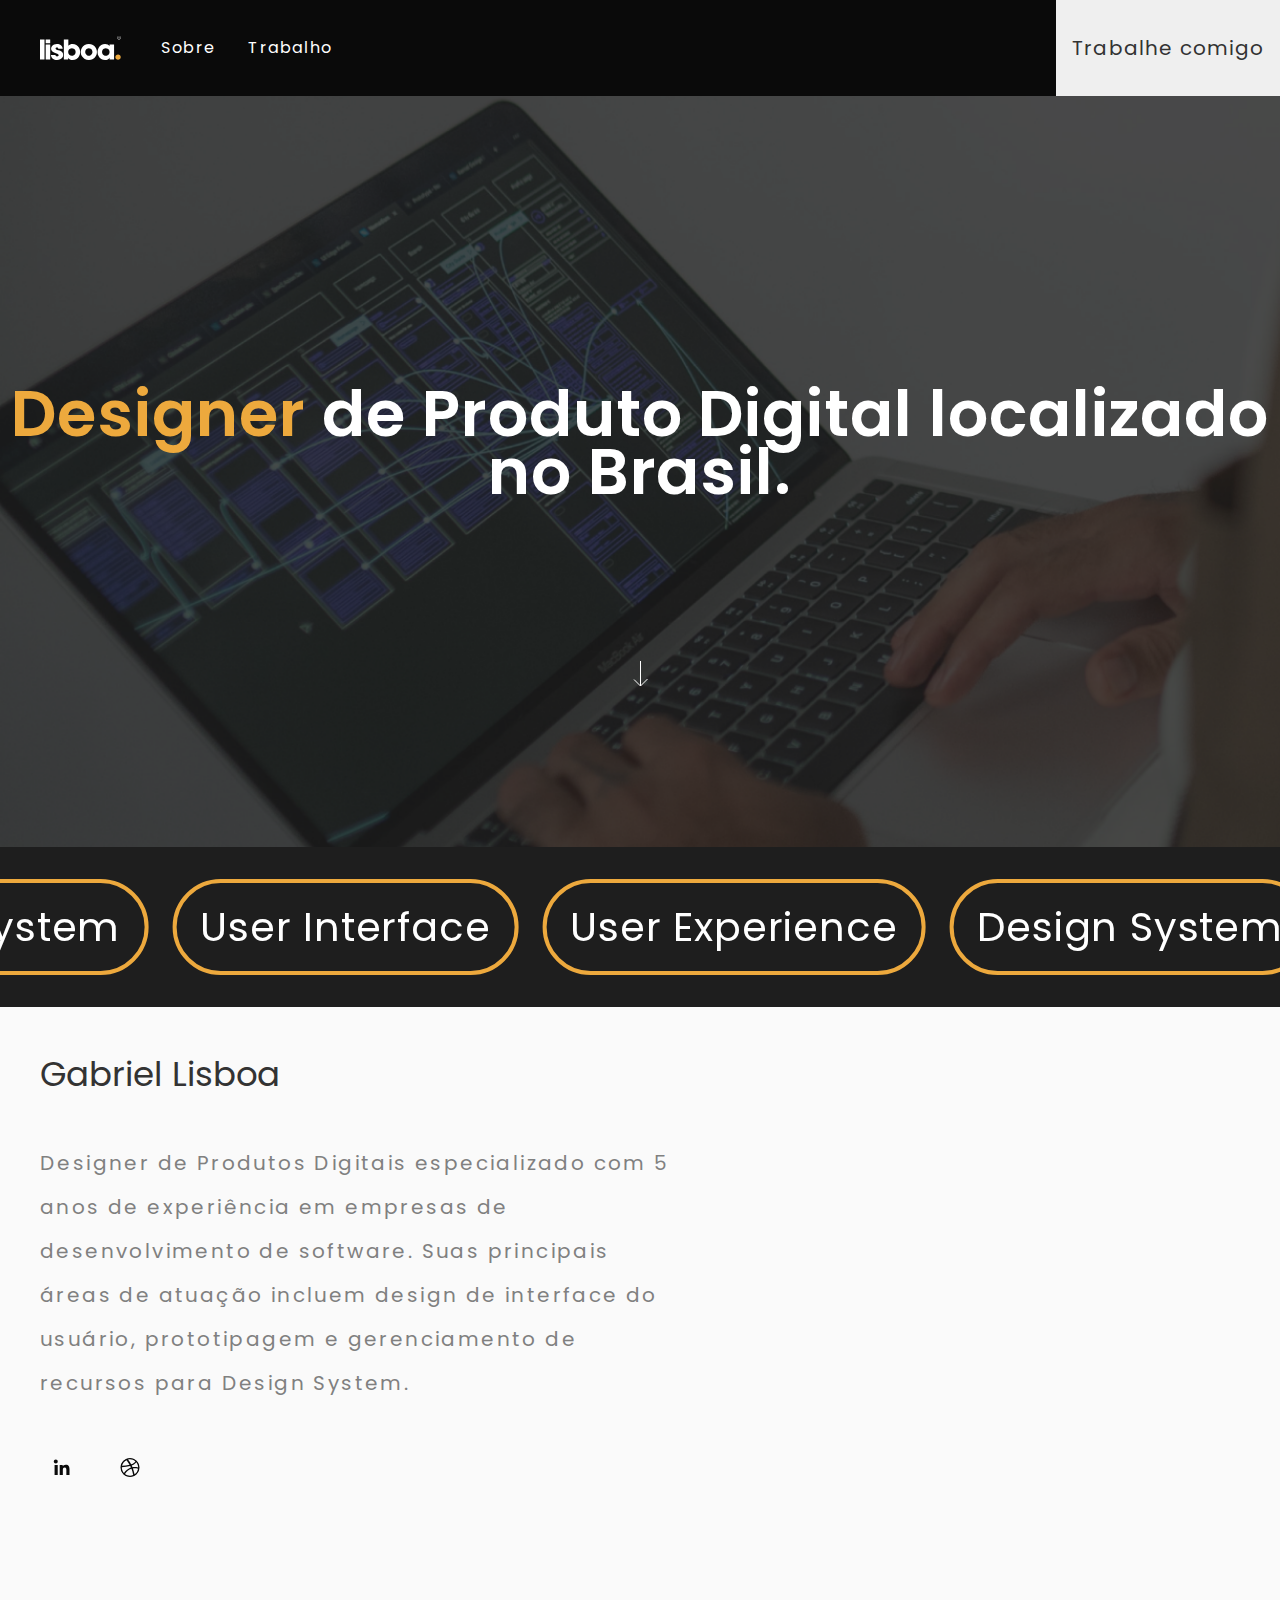
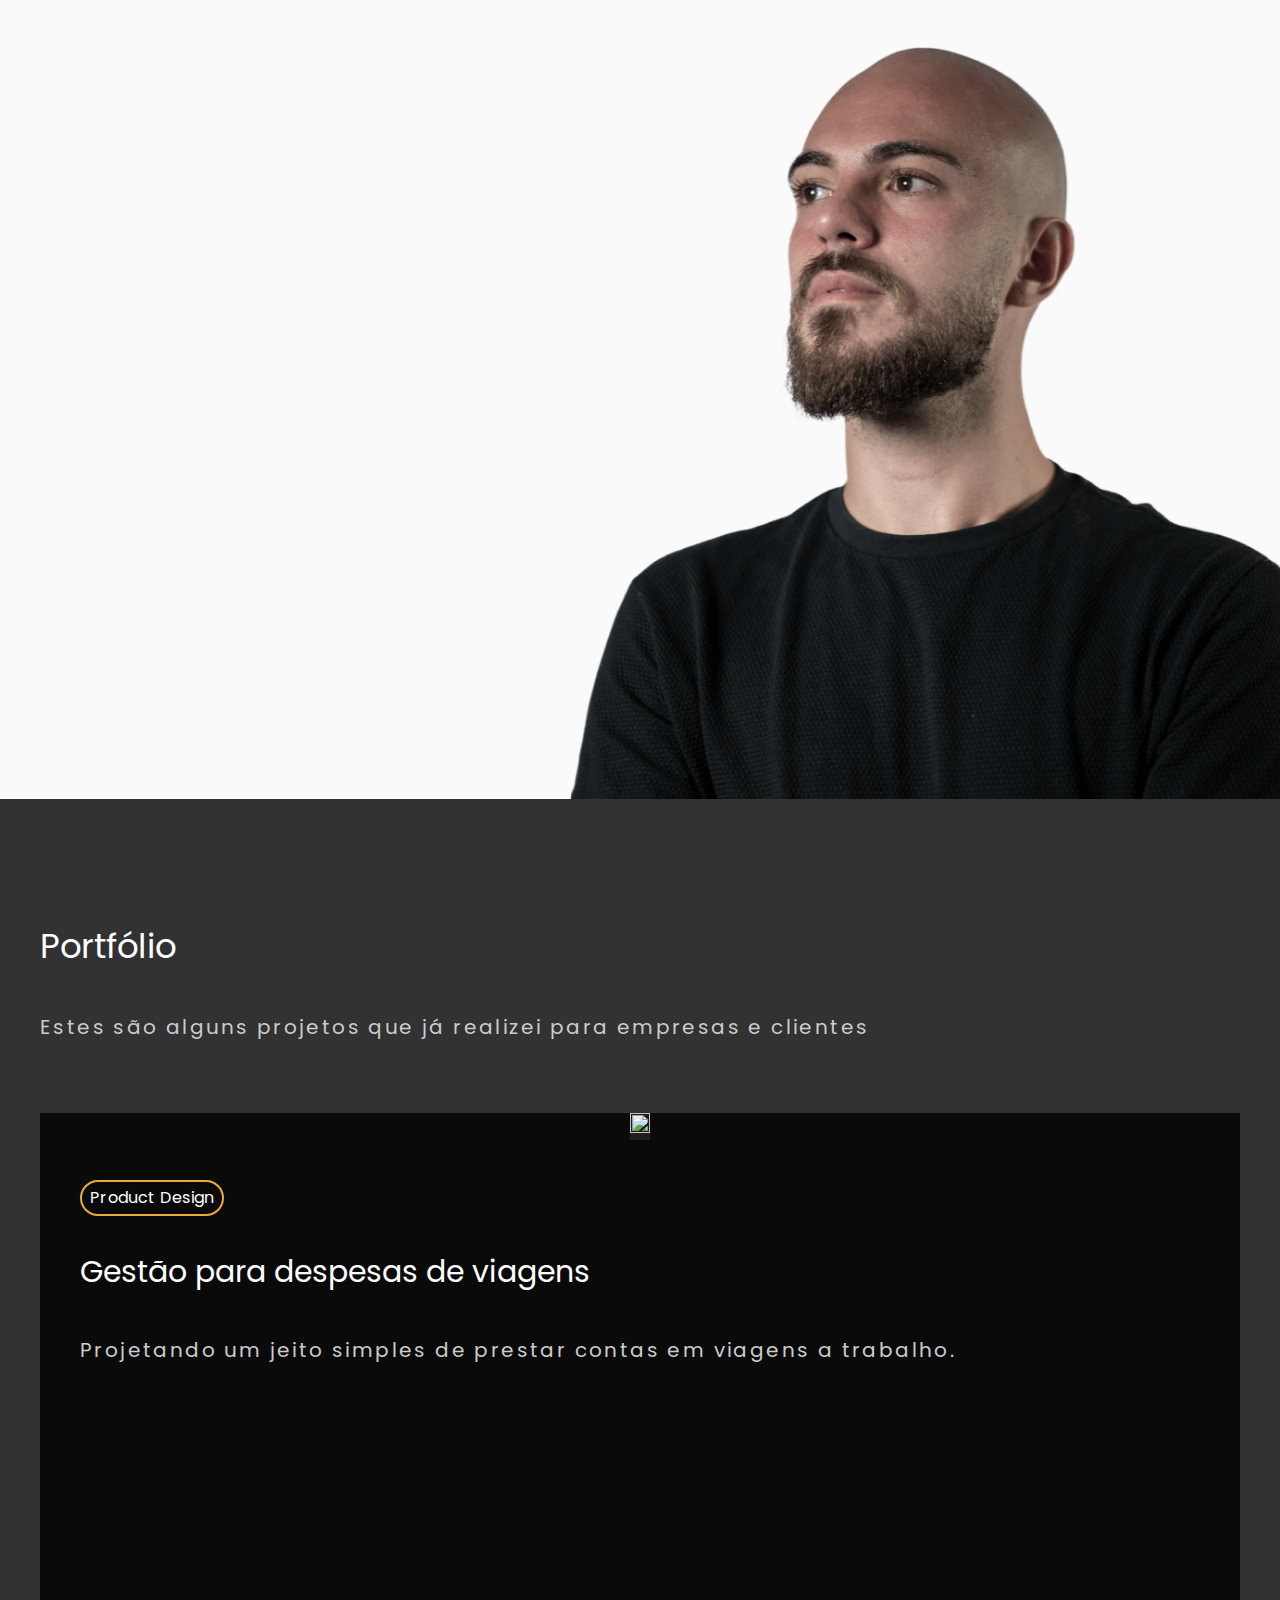
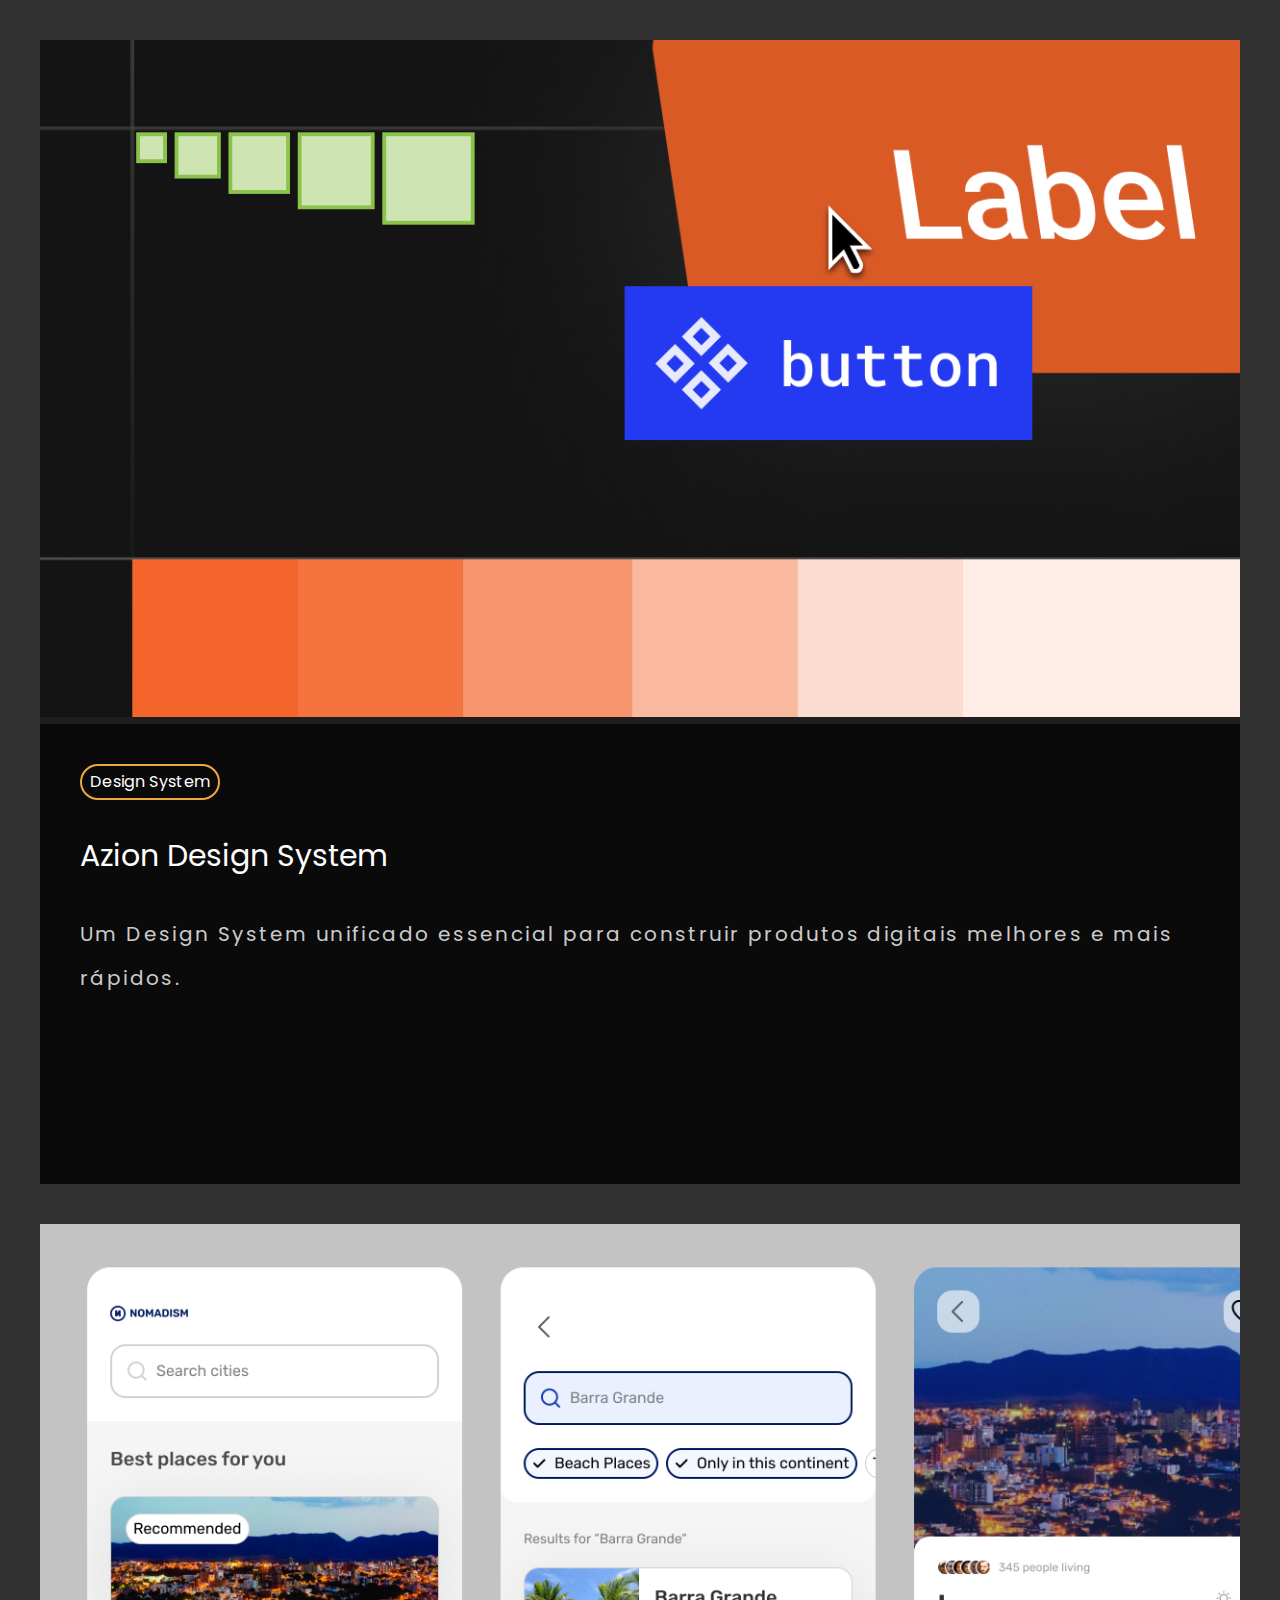
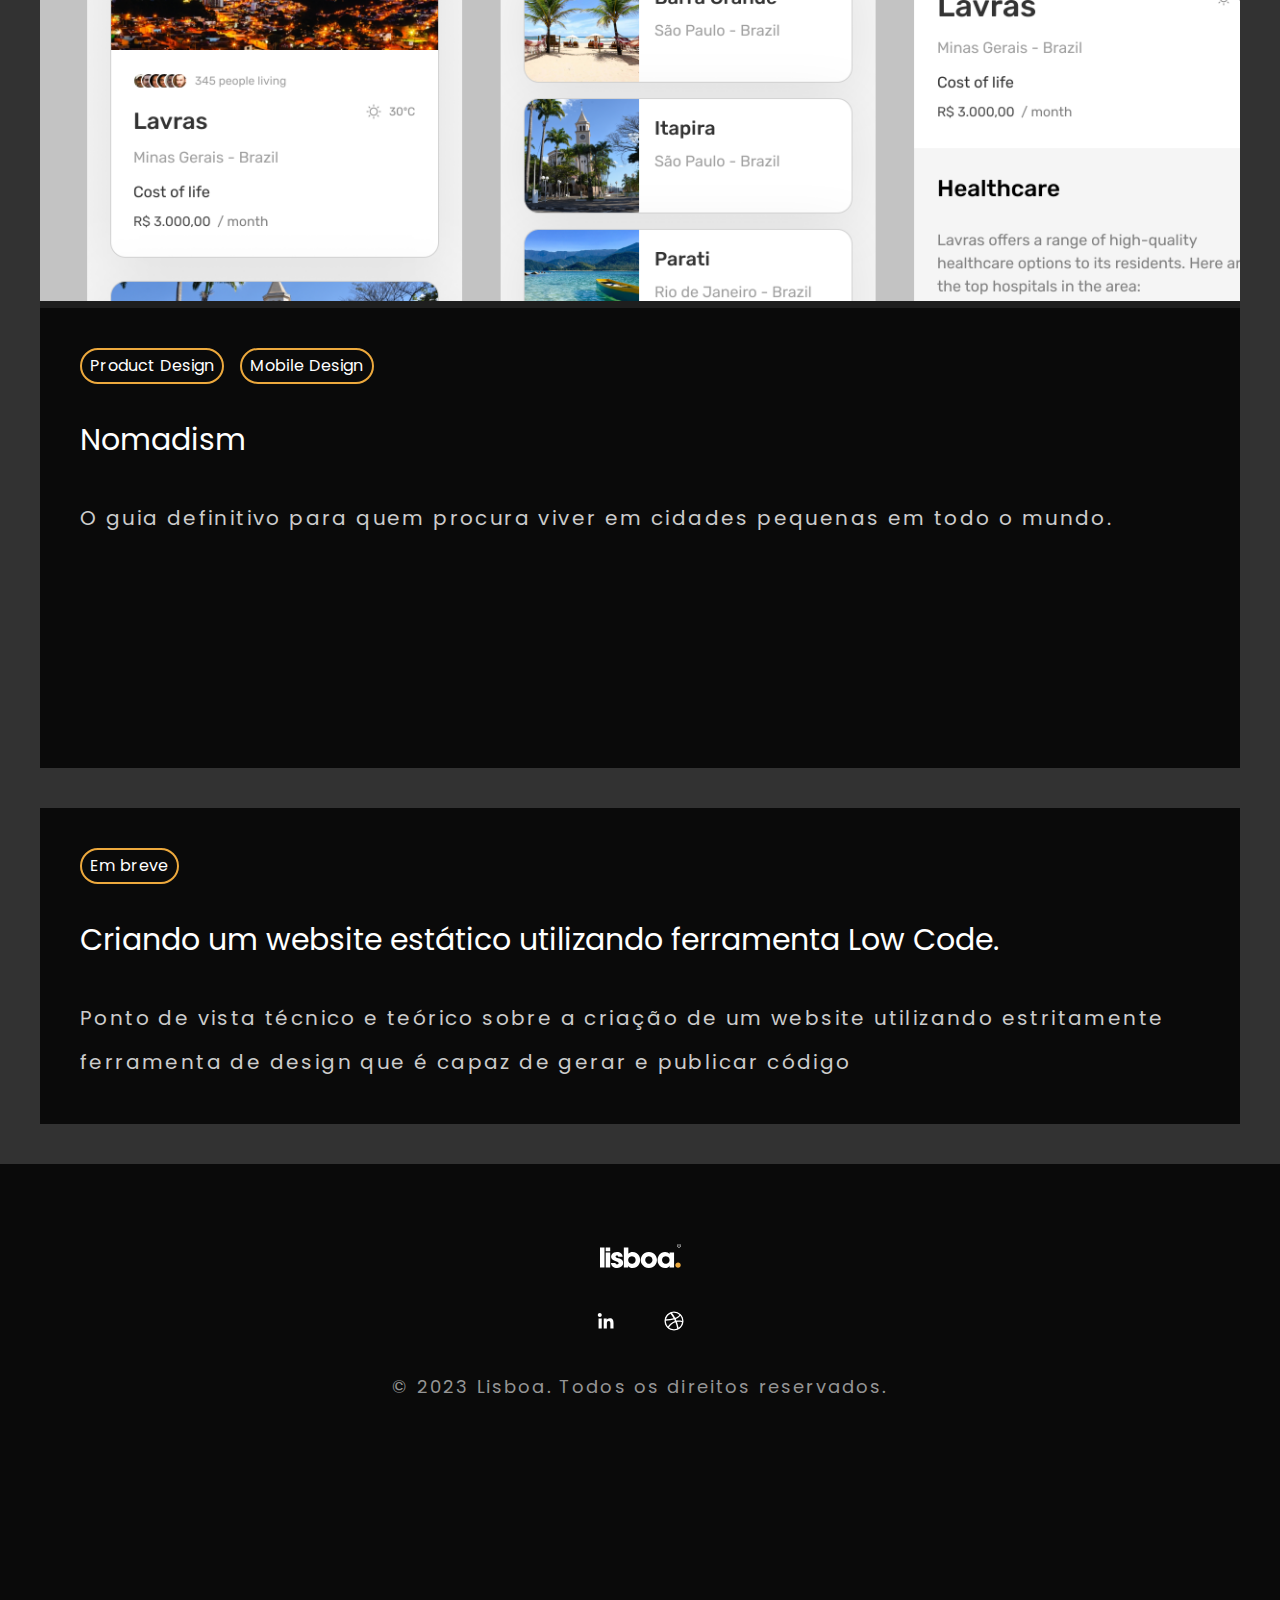
==== commit a8f1a4b2: "Merge pull request #1 from gablisb0a/main" ====
--- a/index.html
+++ b/index.html
@@ -10,7 +10,24 @@
     <link rel="stylesheet" href="css/breakpoints.css">
     <link rel="stylesheet" href="https://cdn.jsdelivr.net/npm/swiper@8/swiper-bundle.min.css"/>
     
-    <title>Designer de Produto Digital</title>
+<!-- Primary Meta Tags -->
+<title>Gabriel Lisboa - Designer de Produto Digital</title>
+<meta name="title" content="Gabriel Lisboa - Designer de Produto Digital">
+<meta name="description" content="Design de forma simples para produtos e projetos digitais, realizo desenho técnico para criação e mantimento de interface para produtos digitais e implementação de Design Systems.">
+
+<!-- Open Graph / Facebook -->
+<meta property="og:type" content="website">
+<meta property="og:url" content="https://lisboa.work/">
+<meta property="og:title" content="Gabriel Lisboa - Designer de Produto Digital">
+<meta property="og:description" content="Design de forma simples para produtos e projetos digitais, realizo desenho técnico para criação e mantimento de interface para produtos digitais e implementação de Design Systems.">
+<meta property="og:image" content="./assets/thumb-site.png">
+
+<!-- Twitter -->
+<meta property="twitter:card" content="summary_large_image">
+<meta property="twitter:url" content="https://lisboa.work/">
+<meta property="twitter:title" content="Gabriel Lisboa - Designer de Produto Digital">
+<meta property="twitter:description" content="Design de forma simples para produtos e projetos digitais, realizo desenho técnico para criação e mantimento de interface para produtos digitais e implementação de Design Systems.">
+<meta property="twitter:image" content="./assets/thumb-site.png">
 </head>
 
 <body>
@@ -112,47 +129,49 @@
     </section>
    
     <!-- About -->
-    <section id="about" class="about">
+    <section id="about" class="content-light about">
          
         <!-- Info  -->
         <div class="info">
-            <h3>Sobre</h3>
+            <h3>Gabriel Lisboa</h3>
             <p class="paragraph-1"> 
-                Design de forma simples para produtos e projetos digitais, realizo desenho técnico para criação e mantimento de interface para produtos digitais e implementação de Design Systems.
+                Designer de Produtos Digitais especializado com 5 anos de experiência em empresas de desenvolvimento de software. Suas principais áreas de atuação incluem design de interface do usuário, prototipagem e gerenciamento de recursos para Design System. 
             </p>
         <!-- Social Media -->
             <div class="socialbuttons">
                
                  <!-- Linkedin -->
                 <a href="https://www.linkedin.com/in/gabriellisboadesign/" target="_blank">
-                    <button class="socialbutton">
-                        <svg width="20" height="20" viewBox="0 0 20 20" fill="none" xmlns="http://www.w3.org/2000/svg">
-                            <path d="M7.69746 7.37917V17.495H10.8383V12.4925C10.8383 11.1725 11.0866 9.89417 12.7233 9.89417C14.3375 9.89417 14.3575 11.4033 14.3575 12.5758V17.4958H17.5V11.9483C17.5 9.22333 16.9133 7.12917 13.7283 7.12917C12.1991 7.12917 11.1741 7.96833 10.755 8.7625H10.7125V7.37917H7.69746ZM2.57913 7.37917H5.72496V17.495H2.57913V7.37917Z" fill="white"/>
-                            <path d="M5.76758 4C5.76758 5.10457 4.87215 6 3.76758 6C2.66301 6 1.76758 5.10457 1.76758 4C1.76758 2.89543 2.66301 2 3.76758 2C4.87215 2 5.76758 2.89543 5.76758 4Z" fill="white"/>
-                        </svg>
+                    <button class="socialbutton-light">
+                        <svg width="20" height="21" viewBox="0 0 20 21" fill="none" xmlns="http://www.w3.org/2000/svg">
+                            <path d="M7.69746 7.87917V17.995H10.8383V12.9925C10.8383 11.6725 11.0866 10.3942 12.7233 10.3942C14.3375 10.3942 14.3575 11.9033 14.3575 13.0758V17.9958H17.5V12.4483C17.5 9.72333 16.9133 7.62917 13.7283 7.62917C12.1991 7.62917 11.1741 8.46833 10.755 9.2625H10.7125V7.87917H7.69746ZM2.57913 7.87917H5.72496V17.995H2.57913V7.87917Z" fill="#0A0A0A"/>
+                            <path d="M5.76758 4.5C5.76758 5.60457 4.87215 6.5 3.76758 6.5C2.66301 6.5 1.76758 5.60457 1.76758 4.5C1.76758 3.39543 2.66301 2.5 3.76758 2.5C4.87215 2.5 5.76758 3.39543 5.76758 4.5Z" fill="#0A0A0A"/>
+                            </svg>
+                        
                     </button>
                 </a>
                 
                 <!-- Dribbble -->
                 <a href="https://dribbble.com/lisboadesign" target="_blank">
-                    <button class="socialbutton">
-                        <svg width="20" height="20" viewBox="0 0 20 20" fill="none" xmlns="http://www.w3.org/2000/svg">
-                            <g clip-path="url(#clip0_1434_72)">
-                            <path d="M10 0.476196C4.74001 0.476196 0.476196 4.74001 0.476196 10C0.476196 15.26 4.74001 19.5238 10 19.5238C15.26 19.5238 19.5238 15.26 19.5238 10C19.5238 4.74001 15.26 0.476196 10 0.476196ZM10 1.8562C12.0748 1.8562 13.9686 2.63239 15.4067 3.90953C14.35 5.30334 12.7448 6.23143 11.1362 6.85953C10.2256 5.20112 9.20507 3.6055 8.08143 2.08334C8.70986 1.93186 9.35406 1.85561 10.0005 1.8562H10ZM6.53524 2.62762C7.59715 4.2162 8.62572 5.68905 9.56524 7.3562C7.18905 7.97191 4.50382 8.34143 2.02334 8.34763C2.5462 5.81048 4.25048 3.70382 6.53524 2.6281V2.62762ZM16.31 4.85143C17.4868 6.28951 18.1342 8.08803 18.1438 9.9462C16.26 9.57477 14.3867 9.47762 12.4791 9.67001C12.2648 9.13524 12.0048 8.62715 11.7557 8.07953C13.4 7.4162 15.1581 6.28096 16.31 4.85096V4.85143ZM10.2267 8.6162C10.4305 9.04953 10.6667 9.50953 10.8886 9.97953C8.2362 11.1491 5.41477 12.7119 3.95048 15.4519C2.54477 13.8963 1.79563 11.8571 1.86001 9.76143C4.70048 9.7481 7.48858 9.39286 10.2267 8.6162V8.6162ZM14.5305 10.8367C15.7156 10.8369 16.8959 10.989 18.0424 11.2891C17.8656 12.392 17.4638 13.4468 16.8619 14.3879C16.26 15.3289 15.471 16.136 14.5438 16.7591C14.1067 14.771 13.69 12.8686 12.9533 10.9505C13.4754 10.8744 14.0024 10.8362 14.53 10.8362L14.5305 10.8367ZM18.0848 10.9843C18.0791 11.031 18.0738 11.0767 18.0671 11.1224C18.0738 11.0762 18.0795 11.0305 18.0848 10.9843ZM11.4467 11.3224C12.1971 13.2619 12.7862 15.4095 13.1814 17.4995C12.1753 17.9264 11.0934 18.1457 10.0005 18.1443C8.18993 18.1469 6.43061 17.5434 5.00286 16.43C6.47762 14.0376 8.76191 12.2271 11.4462 11.3229L11.4467 11.3224Z" fill="white"/>
+                    <button class="socialbutton-light">
+                        <svg width="20" height="21" viewBox="0 0 20 21" fill="none" xmlns="http://www.w3.org/2000/svg">
+                            <g clip-path="url(#clip0_2174_26031)">
+                            <path d="M10 0.976318C4.74001 0.976318 0.476196 5.24013 0.476196 10.5001C0.476196 15.7601 4.74001 20.0239 10 20.0239C15.26 20.0239 19.5238 15.7601 19.5238 10.5001C19.5238 5.24013 15.26 0.976318 10 0.976318ZM10 2.35632C12.0748 2.35632 13.9686 3.13251 15.4067 4.40965C14.35 5.80346 12.7448 6.73156 11.1362 7.35965C10.2256 5.70124 9.20507 4.10562 8.08143 2.58346C8.70986 2.43198 9.35406 2.35574 10.0005 2.35632H10ZM6.53524 3.12775C7.59715 4.71632 8.62572 6.18918 9.56524 7.85632C7.18905 8.47203 4.50382 8.84156 2.02334 8.84775C2.5462 6.3106 4.25048 4.20394 6.53524 3.12822V3.12775ZM16.31 5.35156C17.4868 6.78963 18.1342 8.58815 18.1438 10.4463C16.26 10.0749 14.3867 9.97775 12.4791 10.1701C12.2648 9.63537 12.0048 9.12727 11.7557 8.57965C13.4 7.91632 15.1581 6.78108 16.31 5.35108V5.35156ZM10.2267 9.11632C10.4305 9.54965 10.6667 10.0097 10.8886 10.4797C8.2362 11.6492 5.41477 13.212 3.95048 15.952C2.54477 14.3964 1.79563 12.3572 1.86001 10.2616C4.70048 10.2482 7.48858 9.89299 10.2267 9.11632V9.11632ZM14.5305 11.3368C15.7156 11.337 16.8959 11.4891 18.0424 11.7892C17.8656 12.8921 17.4638 13.9469 16.8619 14.888C16.26 15.829 15.471 16.6361 14.5438 17.2592C14.1067 15.2711 13.69 13.3687 12.9533 11.4506C13.4754 11.3745 14.0024 11.3363 14.53 11.3363L14.5305 11.3368ZM18.0848 11.4844C18.0791 11.5311 18.0738 11.5768 18.0671 11.6225C18.0738 11.5763 18.0795 11.5306 18.0848 11.4844ZM11.4467 11.8225C12.1971 13.762 12.7862 15.9097 13.1814 17.9997C12.1753 18.4265 11.0934 18.6458 10.0005 18.6444C8.18993 18.647 6.43061 18.0435 5.00286 16.9301C6.47762 14.5377 8.76191 12.7273 11.4462 11.823L11.4467 11.8225Z" fill="#0A0A0A"/>
                             </g>
                             <defs>
-                            <clipPath id="clip0_1434_72">
-                            <rect width="20" height="20" rx="10" fill="white"/>
+                            <clipPath id="clip0_2174_26031">
+                            <rect y="0.5" width="20" height="20" rx="10" fill="white"/>
                             </clipPath>
                             </defs>
-                            </svg>     
+                            </svg>
+                                       
                         </button>
                 </a>
             </div>
         </div>
         
         <!-- Profile image -->
-        <img class="profile" src="assets/img.png" alt="" srcset="">
+        <img class="profile" src="/assets/img.png" alt="" srcset="">
         
     </section>
 
@@ -160,13 +179,13 @@
     <section id="work" class="work">
        
         <div class="work-banner">
-            <h3>Trabalho</h3>
+            <h3>Portfólio</h3>
             <p class="paragraph-1">Estes são alguns projetos que já realizei para empresas e clientes</p>
         </div>
 
             <div class="project-grid">
 
-                <a href="biztrip.html">
+                <a href="/cases/biztrip">
                     <div class="project-card">
                         <div class="thumb">
                             <img src="assets/thumb-biztrip-card.png" alt="">
@@ -178,14 +197,14 @@
                                     Product Design
                                 </span>
                             </div>
-                            <h3>Gestão para despesas de viagens</h3>
+                            <h4>Gestão para despesas de viagens</h4>
                             <p class="paragraph-1">
                                 Projetando um jeito simples de prestar contas em viagens a trabalho.  
                             </p>
                         </div>
                     </div>
                 </a>
-                <a href="aznds.html"> 
+                <a href="/cases/aznds"> 
                     <div class="project-card">
                         <div class="thumb">
                             <img src="assets/azion.png" alt="">
@@ -196,19 +215,57 @@
                                     Design System
                                 </span>
                             </div>
-                            <h3>Azion Design System</h3>
+                            <h4>Azion Design System</h4>
                             <p class="paragraph-1">
                                 Um Design System unificado essencial para construir produtos digitais melhores e mais rápidos.
                             </p>
                         </div>
                     </div>
                 </a>
+
+                <a href="https://gablisboa.notion.site/Nomadism-e20324dd0ea345b2bf89e5bcd143246f?pvs=4">
+                    <div class="project-card">
+                        <div class="thumb">
+                            <img src="assets/thumb-nomadism.png" alt="">
+
+                        </div>
+                        <div class="info-project">
+                            <div class="tags">                        
+                                <span class="tag">
+                                    Product Design
+                                </span>
+                                <span class="tag">
+                                    Mobile Design
+                                </span>
+                            </div>
+                            <h4>Nomadism</h4>
+                            <p class="paragraph-1">
+                                O guia definitivo para quem procura viver em cidades pequenas em todo o mundo.
+                            </p>
+                        </div>
+                    </div>
+                </a>
+                
+                <a>
+                    
+                    <div class="info-project-next">
+                    
+                            <div class="tags">                        
+                                <span class="tag">
+                                    Em breve
+                                </span>
+                             
+                            </div>
+                        <h4>Criando um website estático utilizando ferramenta Low Code.</h4>
+                        <p class="paragraph-1">Ponto de vista técnico e teórico sobre a criação de um website utilizando estritamente ferramenta de design que é capaz de gerar e publicar código</p>
+                    </div>
+                </a>
             </div>
         </div>
     </section>
     
 <!-- Serviços -->
-    <section class="services">
+    <!-- <section class="services">
         <h3>Serviços</h3>
         <ul class="tags">
             <li class="tag">Design System & Ops</li>
@@ -221,7 +278,7 @@
         
 
     </section>
-    
+     -->
 
 <!-- Rodapé do site -->
     <footer class="footer">
--- a/css/root.css
+++ b/css/root.css
@@ -56,18 +56,19 @@
 
 h3 {
     font-family: var(--font-family-base);
-    font-size: 32px;
+    font-size: 60px;
+    line-height: 200%;
+    letter-spacing: 1.2px;
     font-weight: 400;
     line-height: 51px;
-    letter-spacing: 0em;
     color: var(--dark-text-high);
 }
 
 h4 {
     font-family: var(--font-family-base);
-    font-size: 16px;
+    font-size: 32px;
     font-weight: 400;
-    line-height: 16px;
+    line-height: 160%;
     letter-spacing: -0.05em;
     text-align: left;
 }
@@ -75,7 +76,7 @@
     font-family: var(--font-family-base);
     font-size: 24px;
     font-weight: 400;
-    line-height: 44px;
+    line-height: 182%;
     letter-spacing: 0.12em;
     text-align: left;
 }
--- a/css/style.css
+++ b/css/style.css
@@ -103,10 +103,13 @@
     display: flex;
     flex-direction: column;
     align-items: center;
-    margin-top: 280px;
     gap: 160px;
     overflow: hidden;
-    
+    background-image: url(/assets/banner.png);
+    background-size: cover;
+    width: 100%;
+    height: 100%;
+    padding-top: 360px;
 
 }
 
@@ -141,12 +144,16 @@
 
 .chips-group {
     width: 100%;
+    background-color: var(--dark-background-2);
+
 
 }
 
 .chips-group .swiper-wrapper {
     -webkit-transition-timing-function: linear !important;
     transition-timing-function: linear !important;
+    padding-top: 32px;
+    padding-bottom: 32px;
 }
 
 .chips-group .chip {
@@ -184,28 +191,35 @@
 }
 
 .about {
-    display: flex;
-    padding: 160px;
+    padding-left: 160px;
+    display: flex;
+    align-items: center;
     justify-content: space-between;
     gap: 80px;
-    background: linear-gradient(180deg, #1E1E1E 0%, #323232 100%);
+    overflow: hidden;
 }
 
 .about .paragraph-1 {
     margin-bottom: 40px;
-    color: var(--dark-text-medium);
-
-}
+
+}
+
 .about h3 {
-    margin-bottom: 24px;
-
+    color: var(--light-text-high);
+    margin-bottom: 40px;
+    
 }
 
 .info { 
-    flex-grow: 1; 
-    max-width: 620px;
-}
-
+    max-width: 720px;
+    min-width: 620px;
+}
+
+.profile {
+    margin-top: 160px;
+    min-width: 720px;
+    max-height: 790.147px;
+}
 .socialbuttons {
     display: flex;
     align-items: center;
@@ -230,47 +244,87 @@
     border-bottom: 1px solid var(--light-border-1);
    
 }
-
-.profile {
-    height: fit-content;
-    border-bottom: 32px solid var(--primary-base);
-}
+.socialbutton-light {
+    display: flex;
+    align-items: center;
+    justify-content: center;
+    height: 44px;
+    width: 44px;
+    border: none;
+    background-color: transparent;
+    transition: all ease 220ms;
+    padding: 0px;
+}
+
+
+.socialbutton-light:hover {
+
+    box-shadow: 0px 1px 0px 0px #1E1E1E;
+}
+
 
 .work-banner {
     display: flex;
-    flex-direction: column;
     background-color: var(--dark-background-3);
     color: var(--dark-text-high);
     text-align: left;
-    padding: 200px 160px 0 160px;
+    padding: 160px;
     gap: 32px;
+}
+
+.work-banner > h3 {
+    width: 100%;
+
 }
 
 .work-banner > p {
     color: var(--dark-text-medium);
-    max-width: 620px;
+    width: 100%;
 
 }
 
 .project-grid {
-    display: flex;
-    align-items: center;
+    
+    display: flex;
+    flex-wrap: wrap;
     background-color: var(--dark-background-3);
-    padding: 160px ;
+    padding-left: 160px;
+    padding-right: 160px;
+    padding-bottom: 160px;
     gap: 40px;
+    width: 100%;
 }
 
 .project-grid a {
     text-decoration: none;
     flex: 1;
+
 }
 
 .project-card {
     display: flex;
-    flex-wrap: wrap;
+    min-width: 550px;
+    flex-direction: column;
+    justify-content: flex-end;
+    align-items: center;
     background-color: var(--dark-background-1);
-    transition: background-color ease 220ms;
-}
+    transition: all ease 220ms;
+}
+
+.project-card-next {
+    display: flex;
+    min-width: 550px;
+    flex-grow: 1;
+    flex-direction: column;
+    background-color: var(--dark-background-1);
+    padding: 40px;
+    gap: 40px;
+}
+
+.project-card-next p {
+    color: var(--dark-text-medium);
+}
+
 
 .project-card.disabled {
     cursor: not-allowed;
@@ -299,13 +353,37 @@
     justify-content: flex-start;
     padding: 40px;
     gap: 32px;
-    color: var(--dark-text-low);
+    color: var(--dark-text-high);
     height: 460px;
-}
-
-
-
-.services {
+    width: 100%;
+
+}
+
+.info-project-next {
+    display: flex;
+    flex-direction: column;
+    justify-content: flex-start;
+    padding: 40px;
+    gap: 32px;
+    color: var(--dark-text-high);
+    min-width: 550px;
+    height: 100%;
+    cursor: not-allowed;
+    background-color: var(--dark-background-1);
+}
+
+
+.info-project p{
+    color: var(--dark-text-medium);
+}
+
+.info-project-next p{
+    color: var(--dark-text-medium);
+}
+
+
+
+/* .services {
     display: flex;
     flex-wrap: wrap;
     justify-content: center;
@@ -341,7 +419,7 @@
 .services > .tags > .tag {
     font-size: 24px;
     padding: 16px;
-}
+} */
 
 
 .footer {
@@ -461,7 +539,7 @@
 
 .content-light h3 {
     max-width: 664px;
-    color: var(--light-text-medium);
+    color: var(--light-text-high);
 }
 
 .docs-base {
@@ -524,7 +602,7 @@
 
 
 .mockup {
-    background-image: url(assets/mockups.png);
+    background-image: url(../assets/mockups.png);
     width: 100%;
     height: 600px;
     background-repeat: no-repeat;
--- a/css/breakpoints.css
+++ b/css/breakpoints.css
@@ -64,14 +64,32 @@
     }
 
     .about {
-        flex-direction: column;
-        gap: 40px;
-        padding: 40px;
-
-    }
+
+        padding:0;
+        flex-wrap: wrap;
+
+
+    }
+
+    .about .info {
+        margin: 0;
+        padding:40px;
+        min-width: none;
+        
+    }
+
+    .profile {
+        margin: 0;
+        margin-left: auto;
+        min-width: 440px;
+    }
+
 
     .work-banner {
         padding: 120px 40px 24px 40px;
+        flex-direction: column;
+        position: sticky;
+        top: 0;
     }
 
     .about .info .socialbuttons {
@@ -88,6 +106,10 @@
 
     .project-head {
         padding: 40px 24px;
+    }
+
+    .info-project-next{
+        min-width: 100%;
     }
 
     .work-banner {
@@ -227,9 +249,11 @@
 
     .banner {
         display: flex;
-        padding: 40px;
+        padding-top: 40px;
+        padding-left: 40px;
+        padding-right: 40px;
         gap: 80px;
-        margin-top: 72px;
+        margin-top: 80px;
     }
 
     .services > .tags > .tag {
@@ -266,6 +290,7 @@
         height: 72px;
         justify-content: space-between;
         align-items: center;
+   
     }
 
     nav {
@@ -392,16 +417,17 @@
 
 
     .work-banner {
-        padding: 120px 40px 24px 40px;
+        padding: 96px 40px 40px 40px;
     }
 
 
     .project-grid {
-        padding: 40px 40px  40px 40px;
+        padding: 40px 40px 40px 40px;
         gap: 40px;
     }
 
     .project-card {
+        min-width: 100%;
         height: auto;
     }
         
